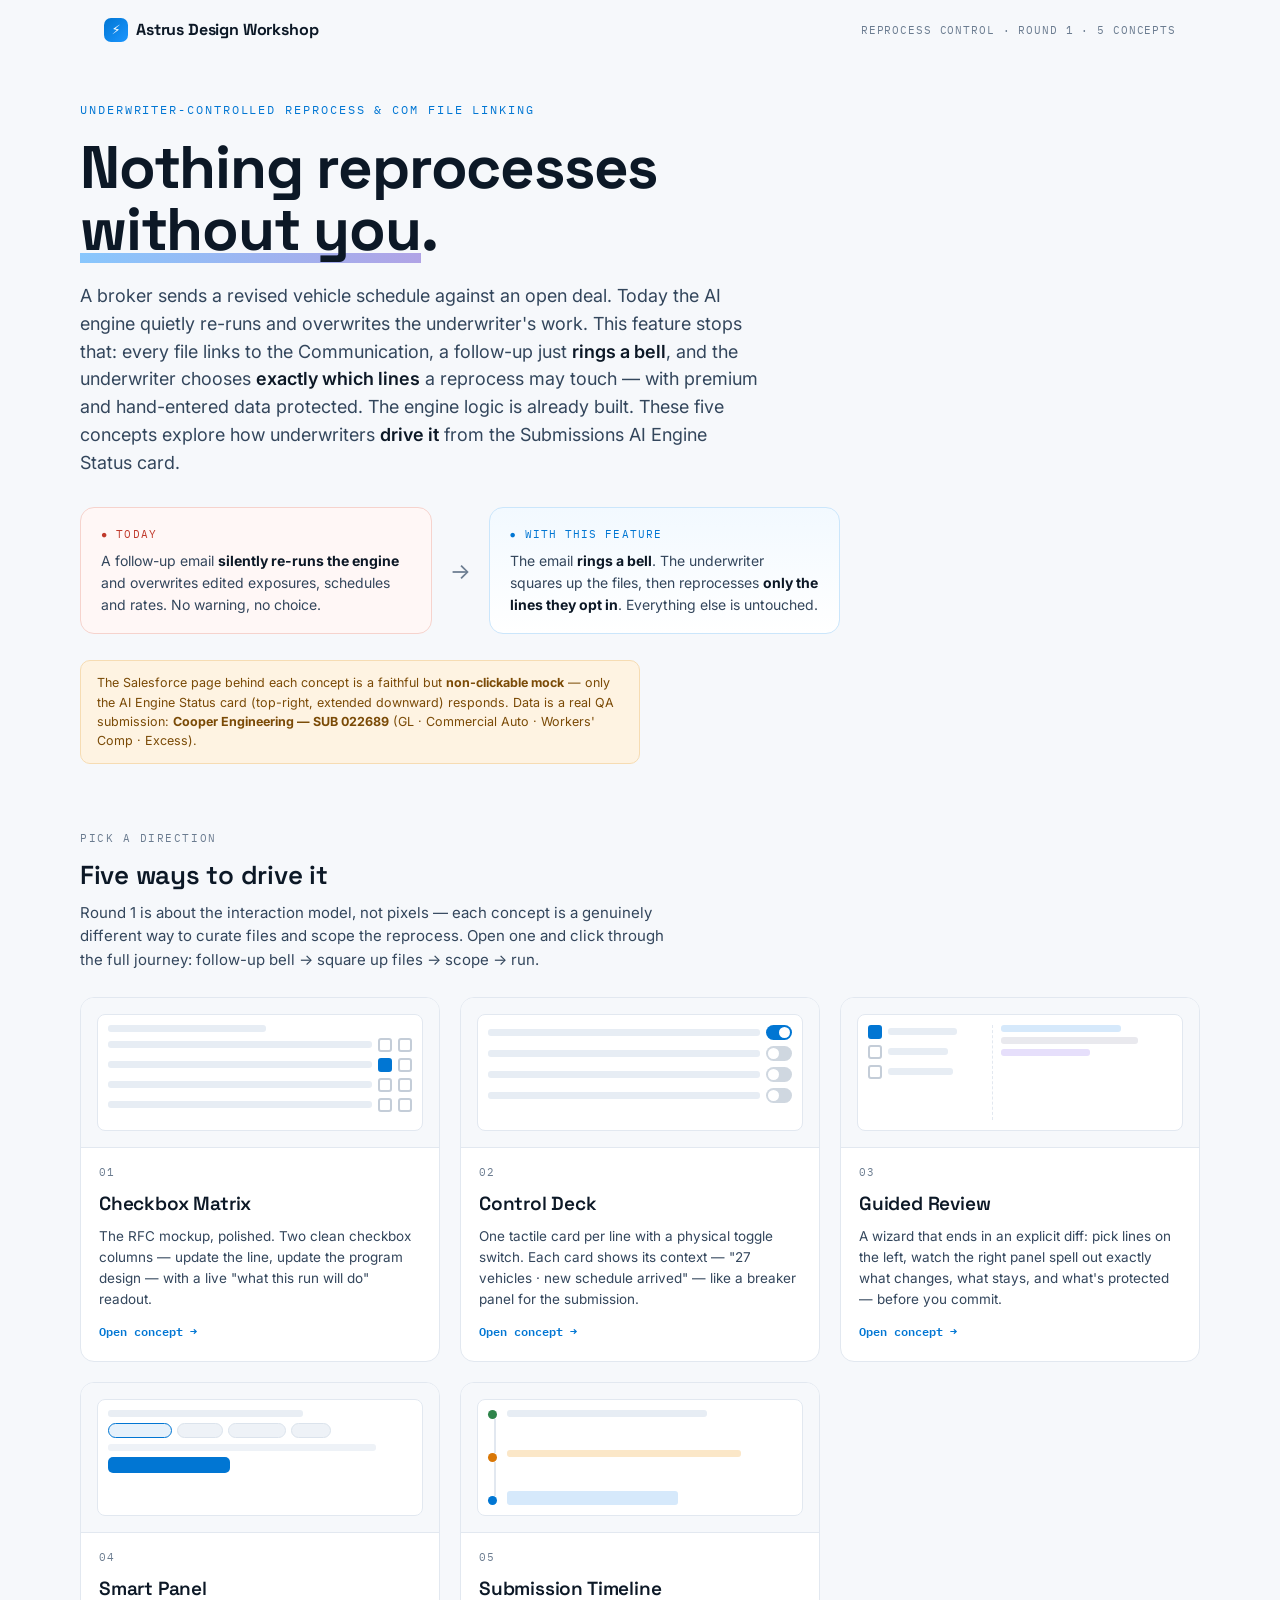
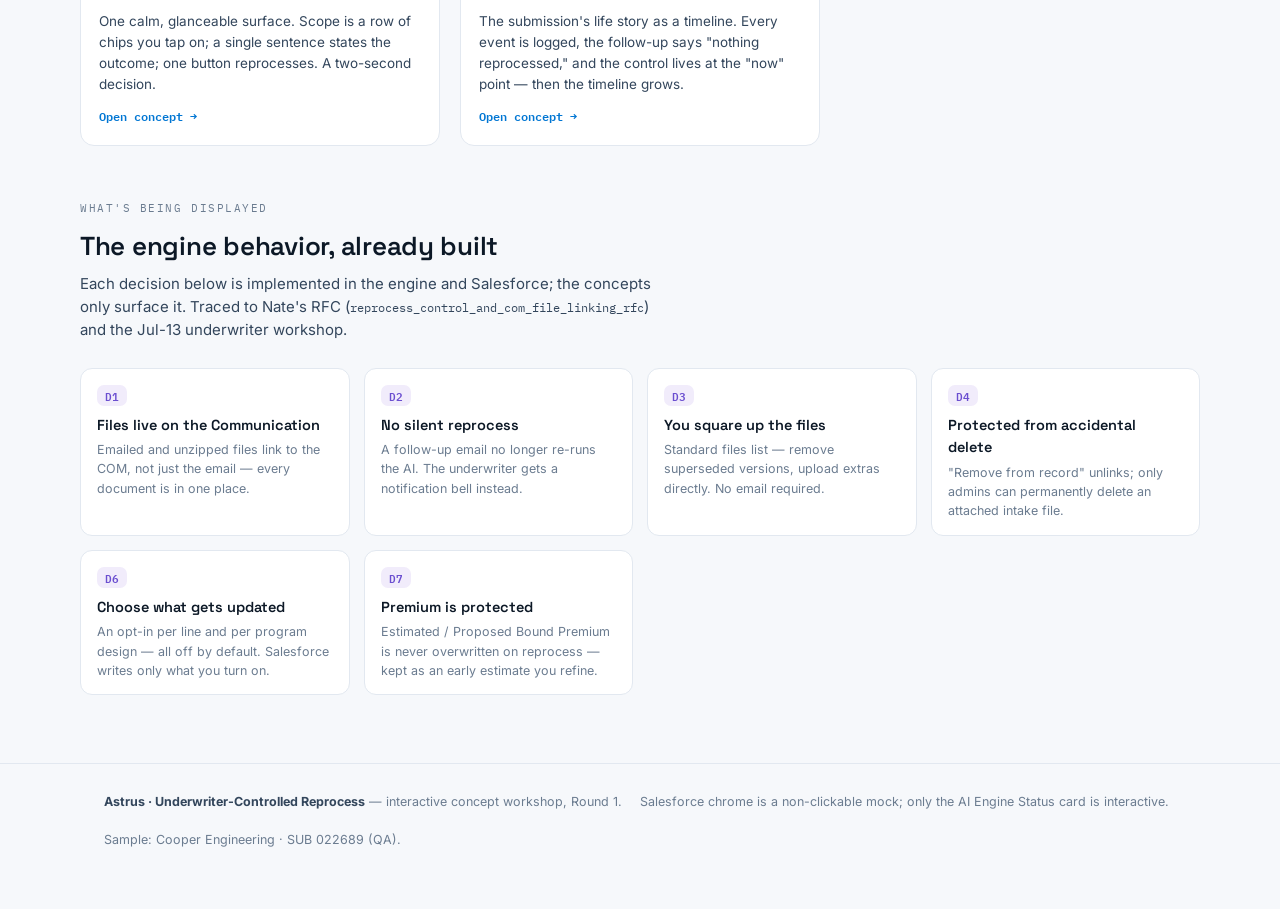
==== index.html @ d000f240 "Astrus underwriter-controlled reprocess — Round 1: 5 interactive concepts Faithful SLDS Communicatio" ====
<!doctype html>
<html lang="en">
  <head>
    <meta charset="utf-8" />
    <meta name="viewport" content="width=device-width, initial-scale=1" />
    <title>Astrus · Underwriter-Controlled Reprocess — Concept Workshop</title>
    <meta
      name="description"
      content="Five interactive concepts for the underwriter-controlled reprocess + COM file-linking experience, built onto the Submissions AI Engine Status card."
    />
    <link rel="preconnect" href="https://fonts.googleapis.com" />
    <link rel="preconnect" href="https://fonts.gstatic.com" crossorigin />
    <link
      href="https://fonts.googleapis.com/css2?family=Space+Grotesk:wght@400;500;600;700&family=Inter:wght@400;500;600&family=IBM+Plex+Mono:wght@500;600&display=swap"
      rel="stylesheet"
    />
    <style>
      :root {
        --ink: #0c1826;
        --ink-2: #33465c;
        --ink-3: #6b7c90;
        --paper: #f6f8fb;
        --paper-2: #ffffff;
        --line: #e2e8f0;
        --blue: #0176d3;
        --blue-2: #1b96ff;
        --blue-ink: #023a63;
        --amber: #d97706;
        --amber-bg: #fef3e2;
        --violet: #6b4fd0;
        --violet-bg: #f1ecfb;
        --green: #2e844a;
        --green-bg: #e4f6ea;
        --radius: 14px;
        --mono: "IBM Plex Mono", ui-monospace, monospace;
        --disp: "Space Grotesk", system-ui, sans-serif;
        --body: "Inter", system-ui, sans-serif;
      }
      * {
        box-sizing: border-box;
      }
      html {
        scroll-behavior: smooth;
      }
      body {
        margin: 0;
        font-family: var(--body);
        color: var(--ink);
        background: var(--paper);
        line-height: 1.55;
        -webkit-font-smoothing: antialiased;
      }
      a {
        color: inherit;
      }
      .wrap {
        max-width: 1120px;
        margin: 0 auto;
        padding: 0 24px;
      }

      /* top bar */
      .topbar {
        display: flex;
        align-items: center;
        gap: 12px;
        padding: 18px 24px;
        max-width: 1120px;
        margin: 0 auto;
        font-size: 13px;
      }
      .brand {
        font-family: var(--disp);
        font-weight: 700;
        letter-spacing: -0.01em;
        font-size: 16px;
        display: flex;
        align-items: center;
        gap: 8px;
      }
      .brand .bolt {
        width: 24px;
        height: 24px;
        border-radius: 7px;
        background: linear-gradient(135deg, var(--blue), var(--blue-2));
        color: #fff;
        display: grid;
        place-items: center;
        font-size: 13px;
      }
      .topbar .rt {
        margin-left: auto;
        font-family: var(--mono);
        font-size: 11px;
        color: var(--ink-3);
        text-transform: uppercase;
        letter-spacing: 0.08em;
      }

      /* hero */
      .hero {
        padding: 40px 0 20px;
      }
      .eyebrow {
        font-family: var(--mono);
        font-size: 12px;
        text-transform: uppercase;
        letter-spacing: 0.16em;
        color: var(--blue);
        margin-bottom: 18px;
      }
      h1 {
        font-family: var(--disp);
        font-weight: 700;
        font-size: clamp(34px, 5.4vw, 60px);
        line-height: 1.02;
        letter-spacing: -0.02em;
        margin: 0 0 22px;
        max-width: 16ch;
      }
      h1 .u {
        position: relative;
        white-space: nowrap;
      }
      h1 .u::after {
        content: "";
        position: absolute;
        left: 0;
        right: 0;
        bottom: 0.08em;
        height: 0.16em;
        background: linear-gradient(90deg, var(--blue-2), var(--violet));
        opacity: 0.5;
        z-index: -1;
      }
      .lede {
        font-size: 18px;
        color: var(--ink-2);
        max-width: 62ch;
        margin: 0 0 30px;
      }
      .lede strong {
        color: var(--ink);
        font-weight: 600;
      }

      /* the shift */
      .shift {
        display: grid;
        grid-template-columns: 1fr auto 1fr;
        gap: 18px;
        align-items: stretch;
        max-width: 760px;
        margin: 0 0 10px;
      }
      .shift-card {
        border: 1px solid var(--line);
        border-radius: var(--radius);
        background: var(--paper-2);
        padding: 18px 20px;
      }
      .shift-card.bad {
        background: #fff7f6;
        border-color: #f6d3cd;
      }
      .shift-card.good {
        background: linear-gradient(180deg, #f2f9ff, #fff);
        border-color: #cbe6fb;
      }
      .shift-card .tag {
        font-family: var(--mono);
        font-size: 10.5px;
        text-transform: uppercase;
        letter-spacing: 0.1em;
        margin-bottom: 8px;
      }
      .shift-card.bad .tag {
        color: #c0392b;
      }
      .shift-card.good .tag {
        color: var(--blue);
      }
      .shift-card p {
        margin: 0;
        font-size: 14px;
        color: var(--ink-2);
      }
      .shift-card b {
        color: var(--ink);
      }
      .shift-arrow {
        display: grid;
        place-items: center;
        font-size: 22px;
        color: var(--ink-3);
      }
      @media (max-width: 680px) {
        .shift {
          grid-template-columns: 1fr;
        }
        .shift-arrow {
          transform: rotate(90deg);
        }
      }

      /* section heads */
      .section {
        padding: 46px 0 8px;
      }
      .kicker {
        font-family: var(--mono);
        font-size: 11px;
        text-transform: uppercase;
        letter-spacing: 0.14em;
        color: var(--ink-3);
        margin-bottom: 8px;
      }
      h2 {
        font-family: var(--disp);
        font-weight: 600;
        font-size: 26px;
        letter-spacing: -0.01em;
        margin: 0 0 6px;
      }
      .section .sub {
        color: var(--ink-2);
        font-size: 15px;
        max-width: 66ch;
        margin: 0 0 26px;
      }

      /* decisions legend (D1..D7) */
      .decisions {
        display: grid;
        grid-template-columns: repeat(auto-fill, minmax(240px, 1fr));
        gap: 14px;
      }
      .dc {
        border: 1px solid var(--line);
        border-radius: 12px;
        background: var(--paper-2);
        padding: 14px 16px;
      }
      .dc .dcid {
        font-family: var(--mono);
        font-size: 11px;
        font-weight: 600;
        color: var(--violet);
        background: var(--violet-bg);
        padding: 2px 8px;
        border-radius: 7px;
        display: inline-block;
        margin-bottom: 8px;
      }
      .dc h3 {
        margin: 0 0 4px;
        font-size: 14.5px;
        font-family: var(--disp);
        font-weight: 600;
      }
      .dc p {
        margin: 0;
        font-size: 12.5px;
        color: var(--ink-3);
      }

      /* concept grid */
      .concepts {
        display: grid;
        grid-template-columns: repeat(auto-fill, minmax(320px, 1fr));
        gap: 20px;
      }
      .cc-card {
        border: 1px solid var(--line);
        border-radius: var(--radius);
        background: var(--paper-2);
        overflow: hidden;
        display: flex;
        flex-direction: column;
        text-decoration: none;
        color: inherit;
        transition: transform 0.16s ease, box-shadow 0.16s ease,
          border-color 0.16s ease;
      }
      .cc-card:hover {
        transform: translateY(-3px);
        box-shadow: 0 14px 30px -18px rgba(9, 30, 66, 0.4);
        border-color: var(--blue-2);
      }
      .cc-card:focus-visible {
        outline: 3px solid var(--blue-2);
        outline-offset: 2px;
      }
      .thumb {
        height: 150px;
        border-bottom: 1px solid var(--line);
        background: var(--paper);
        position: relative;
        overflow: hidden;
        padding: 16px;
      }
      .cc-meta {
        padding: 16px 18px 20px;
        display: flex;
        flex-direction: column;
        gap: 8px;
        flex: 1;
      }
      .cc-num {
        font-family: var(--mono);
        font-size: 11px;
        color: var(--ink-3);
        letter-spacing: 0.06em;
      }
      .cc-name {
        font-family: var(--disp);
        font-weight: 600;
        font-size: 19px;
        letter-spacing: -0.01em;
        display: flex;
        align-items: center;
        gap: 8px;
      }
      .cc-desc {
        font-size: 13.5px;
        color: var(--ink-2);
        margin: 0;
        flex: 1;
      }
      .cc-open {
        font-family: var(--mono);
        font-size: 12px;
        color: var(--blue);
        font-weight: 600;
        display: inline-flex;
        align-items: center;
        gap: 6px;
        margin-top: 4px;
      }
      .cc-card:hover .cc-open {
        gap: 10px;
      }

      /* mini schematic previews */
      .m {
        width: 100%;
        height: 100%;
        border-radius: 8px;
        background: #fff;
        border: 1px solid var(--line);
        padding: 10px;
        display: flex;
        flex-direction: column;
        gap: 6px;
      }
      .m-row {
        display: flex;
        align-items: center;
        gap: 6px;
      }
      .m-bar {
        height: 7px;
        border-radius: 3px;
        background: #e7edf4;
      }
      .m-box {
        width: 14px;
        height: 14px;
        border-radius: 3px;
        border: 2px solid #c4cdd8;
        flex: none;
      }
      .m-box.on {
        background: var(--blue);
        border-color: var(--blue);
      }
      .m-sw {
        width: 26px;
        height: 15px;
        border-radius: 8px;
        background: #cfd7e0;
        flex: none;
        position: relative;
      }
      .m-sw.on {
        background: var(--blue);
      }
      .m-sw::after {
        content: "";
        position: absolute;
        width: 11px;
        height: 11px;
        border-radius: 50%;
        background: #fff;
        top: 2px;
        left: 2px;
      }
      .m-sw.on::after {
        left: 13px;
      }
      .m-chip {
        height: 15px;
        border-radius: 8px;
        background: #eef2f7;
        border: 1px solid #dbe3ec;
      }
      .m-chip.on {
        background: #e6f1fb;
        border-color: var(--blue);
      }
      .m-dot {
        width: 9px;
        height: 9px;
        border-radius: 50%;
        flex: none;
      }
      .m-rail {
        width: 2px;
        background: var(--line);
        margin-left: 4px;
      }

      /* footer */
      footer {
        margin-top: 60px;
        border-top: 1px solid var(--line);
        padding: 28px 0 60px;
        color: var(--ink-3);
        font-size: 12.5px;
      }
      footer .wrap {
        display: flex;
        gap: 18px;
        flex-wrap: wrap;
        align-items: baseline;
      }
      footer b {
        color: var(--ink-2);
      }
      .note-inline {
        background: var(--amber-bg);
        border: 1px solid #f6dcb3;
        color: #7a4a06;
        font-size: 12.5px;
        border-radius: 10px;
        padding: 12px 16px;
        margin: 26px 0 0;
        max-width: 70ch;
      }
      @media (prefers-reduced-motion: reduce) {
        * {
          transition: none !important;
        }
      }
    </style>
  </head>
  <body>
    <div class="topbar">
      <span class="brand"><span class="bolt">⚡</span> Astrus Design Workshop</span>
      <span class="rt">Reprocess Control · Round 1 · 5 concepts</span>
    </div>

    <header class="hero wrap">
      <div class="eyebrow">Underwriter-Controlled Reprocess &amp; COM File Linking</div>
      <h1>Nothing reprocesses <span class="u">without you</span>.</h1>
      <p class="lede">
        A broker sends a revised vehicle schedule against an open deal. Today the
        AI engine quietly re-runs and overwrites the underwriter's work. This
        feature stops that: every file links to the Communication, a follow-up
        just <strong>rings a bell</strong>, and the underwriter chooses
        <strong>exactly which lines</strong> a reprocess may touch — with
        premium and hand-entered data protected. The engine logic is already
        built. These five concepts explore how underwriters
        <strong>drive it</strong> from the Submissions AI Engine Status card.
      </p>

      <div class="shift">
        <div class="shift-card bad">
          <div class="tag">● Today</div>
          <p>A follow-up email <b>silently re-runs the engine</b> and overwrites edited exposures, schedules and rates. No warning, no choice.</p>
        </div>
        <div class="shift-arrow">→</div>
        <div class="shift-card good">
          <div class="tag">● With this feature</div>
          <p>The email <b>rings a bell</b>. The underwriter squares up the files, then reprocesses <b>only the lines they opt in</b>. Everything else is untouched.</p>
        </div>
      </div>
      <div class="note-inline">
        The Salesforce page behind each concept is a faithful but
        <b>non-clickable mock</b> — only the AI Engine Status card (top-right,
        extended downward) responds. Data is a real QA submission: <b>Cooper
        Engineering — SUB 022689</b> (GL · Commercial Auto · Workers' Comp ·
        Excess).
      </div>
    </header>

    <section class="section wrap" id="concepts">
      <div class="kicker">Pick a direction</div>
      <h2>Five ways to drive it</h2>
      <p class="sub">
        Round 1 is about the interaction model, not pixels — each concept is a
        genuinely different way to curate files and scope the reprocess. Open
        one and click through the full journey: follow-up bell → square up files
        → scope → run.
      </p>

      <div class="concepts">
        <!-- 01 -->
        <a class="cc-card" href="concepts/01-checkbox-matrix/index.html">
          <div class="thumb">
            <div class="m">
              <div class="m-row"><div class="m-bar" style="width:52%"></div></div>
              <div class="m-row"><div class="m-bar" style="width:38%;flex:1"></div><div class="m-box"></div><div class="m-box"></div></div>
              <div class="m-row"><div class="m-bar" style="width:44%;flex:1"></div><div class="m-box on"></div><div class="m-box"></div></div>
              <div class="m-row"><div class="m-bar" style="width:40%;flex:1"></div><div class="m-box"></div><div class="m-box"></div></div>
              <div class="m-row"><div class="m-bar" style="width:36%;flex:1"></div><div class="m-box"></div><div class="m-box"></div></div>
            </div>
          </div>
          <div class="cc-meta">
            <span class="cc-num">01</span>
            <span class="cc-name">Checkbox Matrix</span>
            <p class="cc-desc">The RFC mockup, polished. Two clean checkbox columns — update the line, update the program design — with a live "what this run will do" readout.</p>
            <span class="cc-open">Open concept →</span>
          </div>
        </a>

        <!-- 02 -->
        <a class="cc-card" href="concepts/02-control-deck/index.html">
          <div class="thumb">
            <div class="m">
              <div class="m-row"><div class="m-bar" style="width:46%;flex:1"></div><div class="m-sw on"></div></div>
              <div class="m-row"><div class="m-bar" style="width:40%;flex:1"></div><div class="m-sw"></div></div>
              <div class="m-row"><div class="m-bar" style="width:52%;flex:1"></div><div class="m-sw"></div></div>
              <div class="m-row"><div class="m-bar" style="width:34%;flex:1"></div><div class="m-sw"></div></div>
            </div>
          </div>
          <div class="cc-meta">
            <span class="cc-num">02</span>
            <span class="cc-name">Control Deck</span>
            <p class="cc-desc">One tactile card per line with a physical toggle switch. Each card shows its context — "27 vehicles · new schedule arrived" — like a breaker panel for the submission.</p>
            <span class="cc-open">Open concept →</span>
          </div>
        </a>

        <!-- 03 -->
        <a class="cc-card" href="concepts/03-guided-review/index.html">
          <div class="thumb">
            <div class="m" style="flex-direction:row;gap:8px">
              <div style="flex:0 0 38%;display:flex;flex-direction:column;gap:6px">
                <div class="m-row"><div class="m-box on"></div><div class="m-bar" style="width:60%"></div></div>
                <div class="m-row"><div class="m-box"></div><div class="m-bar" style="width:52%"></div></div>
                <div class="m-row"><div class="m-box"></div><div class="m-bar" style="width:56%"></div></div>
              </div>
              <div style="flex:1;border-left:1px dashed var(--line);padding-left:8px;display:flex;flex-direction:column;gap:5px">
                <div class="m-bar" style="width:70%;background:#d6e9fb"></div>
                <div class="m-bar" style="width:80%;background:#e9e9ee"></div>
                <div class="m-bar" style="width:52%;background:#e6dffb"></div>
              </div>
            </div>
          </div>
          <div class="cc-meta">
            <span class="cc-num">03</span>
            <span class="cc-name">Guided Review</span>
            <p class="cc-desc">A wizard that ends in an explicit diff: pick lines on the left, watch the right panel spell out exactly what changes, what stays, and what's protected — before you commit.</p>
            <span class="cc-open">Open concept →</span>
          </div>
        </a>

        <!-- 04 -->
        <a class="cc-card" href="concepts/04-smart-panel/index.html">
          <div class="thumb">
            <div class="m">
              <div class="m-row"><div class="m-bar" style="width:64%;background:#e9eef4"></div></div>
              <div class="m-row" style="flex-wrap:wrap;gap:5px">
                <div class="m-chip on" style="width:64px"></div>
                <div class="m-chip" style="width:46px"></div>
                <div class="m-chip" style="width:58px"></div>
                <div class="m-chip" style="width:40px"></div>
              </div>
              <div class="m-row"><div class="m-bar" style="width:88%;background:#eef2f7"></div></div>
              <div class="m-row"><div class="m-bar" style="width:40%;height:16px;background:var(--blue);border-radius:5px"></div></div>
            </div>
          </div>
          <div class="cc-meta">
            <span class="cc-num">04</span>
            <span class="cc-name">Smart Panel</span>
            <p class="cc-desc">One calm, glanceable surface. Scope is a row of chips you tap on; a single sentence states the outcome; one button reprocesses. A two-second decision.</p>
            <span class="cc-open">Open concept →</span>
          </div>
        </a>

        <!-- 05 -->
        <a class="cc-card" href="concepts/05-submission-timeline/index.html">
          <div class="thumb">
            <div class="m" style="flex-direction:row;gap:0">
              <div style="display:flex;flex-direction:column;align-items:center;padding-right:10px">
                <div class="m-dot" style="background:var(--green)"></div>
                <div class="m-rail" style="flex:1"></div>
                <div class="m-dot" style="background:var(--amber)"></div>
                <div class="m-rail" style="flex:1"></div>
                <div class="m-dot" style="background:var(--blue)"></div>
              </div>
              <div style="flex:1;display:flex;flex-direction:column;justify-content:space-between;gap:8px">
                <div class="m-bar" style="width:70%"></div>
                <div class="m-bar" style="width:82%;background:#fbe7c8"></div>
                <div class="m-bar" style="width:60%;background:#d6e9fb;height:14px"></div>
              </div>
            </div>
          </div>
          <div class="cc-meta">
            <span class="cc-num">05</span>
            <span class="cc-name">Submission Timeline</span>
            <p class="cc-desc">The submission's life story as a timeline. Every event is logged, the follow-up says "nothing reprocessed," and the control lives at the "now" point — then the timeline grows.</p>
            <span class="cc-open">Open concept →</span>
          </div>
        </a>
      </div>
    </section>

    <section class="section wrap" id="behavior">
      <div class="kicker">What's being displayed</div>
      <h2>The engine behavior, already built</h2>
      <p class="sub">
        Each decision below is implemented in the engine and Salesforce; the
        concepts only surface it. Traced to Nate's RFC
        (<span style="font-family:var(--mono);font-size:12px">reprocess_control_and_com_file_linking_rfc</span>)
        and the Jul-13 underwriter workshop.
      </p>
      <div class="decisions">
        <div class="dc"><span class="dcid">D1</span><h3>Files live on the Communication</h3><p>Emailed and unzipped files link to the COM, not just the email — every document is in one place.</p></div>
        <div class="dc"><span class="dcid">D2</span><h3>No silent reprocess</h3><p>A follow-up email no longer re-runs the AI. The underwriter gets a notification bell instead.</p></div>
        <div class="dc"><span class="dcid">D3</span><h3>You square up the files</h3><p>Standard files list — remove superseded versions, upload extras directly. No email required.</p></div>
        <div class="dc"><span class="dcid">D4</span><h3>Protected from accidental delete</h3><p>"Remove from record" unlinks; only admins can permanently delete an attached intake file.</p></div>
        <div class="dc"><span class="dcid">D6</span><h3>Choose what gets updated</h3><p>An opt-in per line and per program design — all off by default. Salesforce writes only what you turn on.</p></div>
        <div class="dc"><span class="dcid">D7</span><h3>Premium is protected</h3><p>Estimated / Proposed Bound Premium is never overwritten on reprocess — kept as an early estimate you refine.</p></div>
      </div>
    </section>

    <footer>
      <div class="wrap">
        <span><b>Astrus · Underwriter-Controlled Reprocess</b> — interactive concept workshop, Round 1.</span>
        <span>Salesforce chrome is a non-clickable mock; only the AI Engine Status card is interactive.</span>
        <span>Sample: Cooper Engineering · SUB 022689 (QA).</span>
      </div>
    </footer>
  </body>
</html>
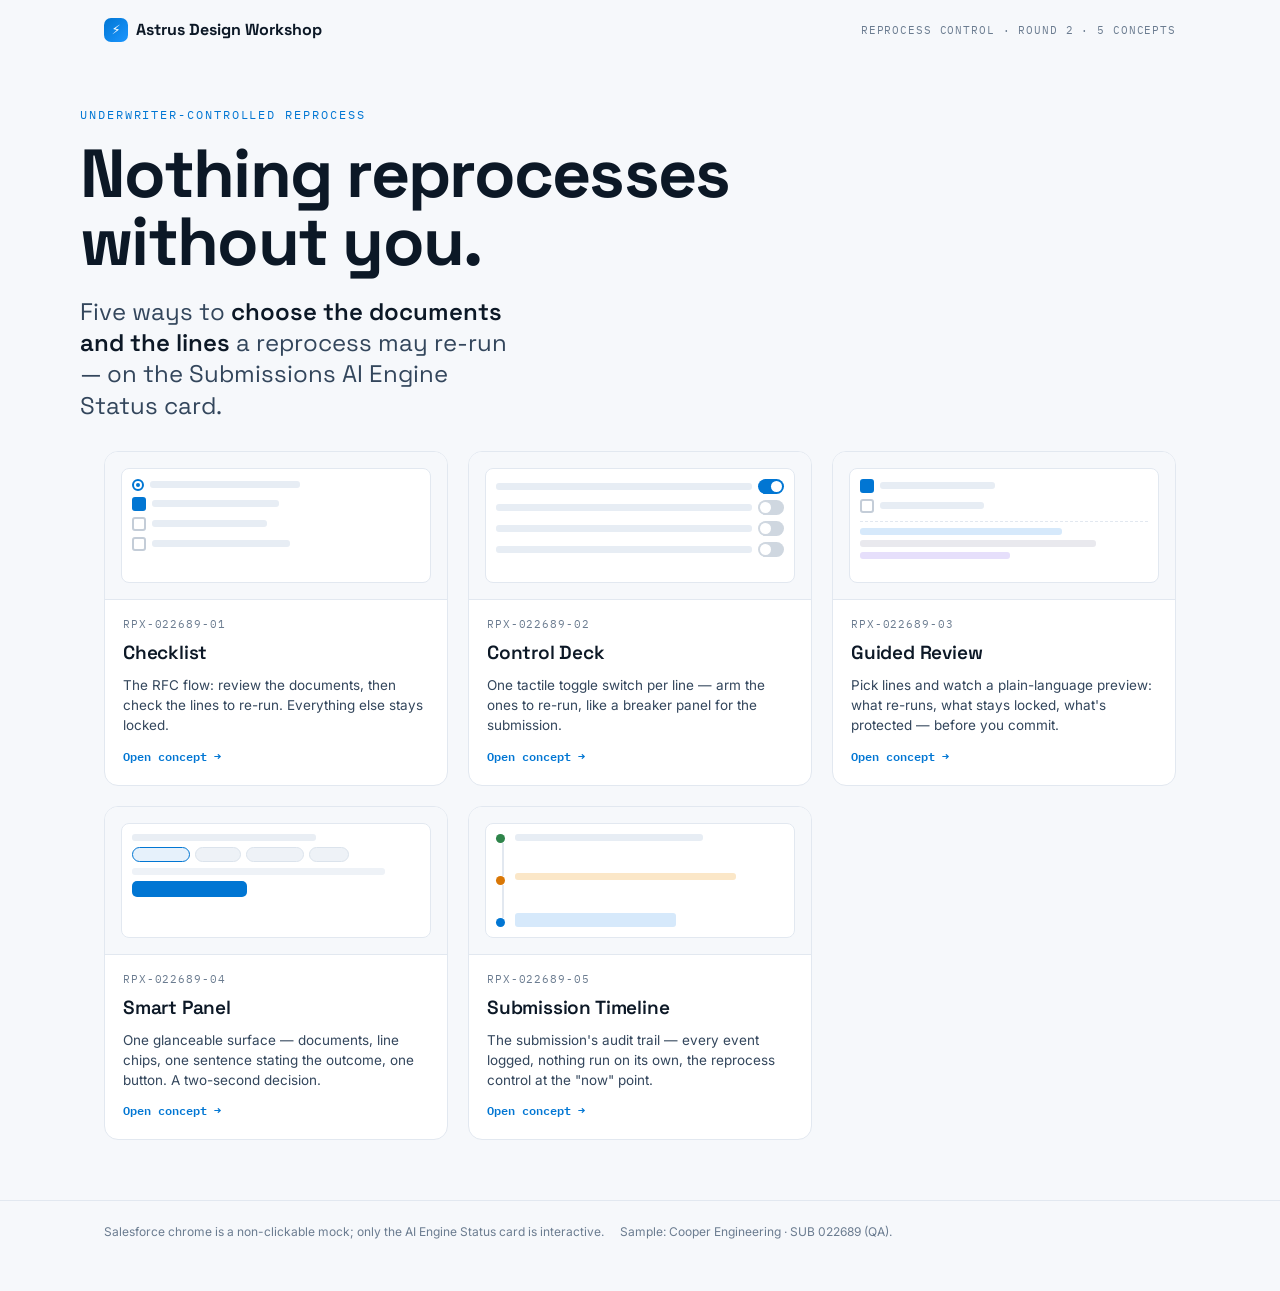
==== commit f5e99c11: "Round 2: realistic SF layout + no-extraction model - Narrow, faithful AI Engine Status card in the r" ====
--- a/index.html
+++ b/index.html
@@ -3,17 +3,11 @@
   <head>
     <meta charset="utf-8" />
     <meta name="viewport" content="width=device-width, initial-scale=1" />
-    <title>Astrus · Underwriter-Controlled Reprocess — Concept Workshop</title>
-    <meta
-      name="description"
-      content="Five interactive concepts for the underwriter-controlled reprocess + COM file-linking experience, built onto the Submissions AI Engine Status card."
-    />
+    <title>Astrus · Underwriter-Controlled Reprocess — Concepts</title>
+    <meta name="description" content="Five interactive concepts for the underwriter-controlled reprocess experience on the Submissions AI Engine Status card." />
     <link rel="preconnect" href="https://fonts.googleapis.com" />
     <link rel="preconnect" href="https://fonts.gstatic.com" crossorigin />
-    <link
-      href="https://fonts.googleapis.com/css2?family=Space+Grotesk:wght@400;500;600;700&family=Inter:wght@400;500;600&family=IBM+Plex+Mono:wght@500;600&display=swap"
-      rel="stylesheet"
-    />
+    <link href="https://fonts.googleapis.com/css2?family=Space+Grotesk:wght@400;500;600;700&family=Inter:wght@400;500;600&family=IBM+Plex+Mono:wght@500;600&display=swap" rel="stylesheet" />
     <style>
       :root {
         --ink: #0c1826;
@@ -24,621 +18,184 @@
         --line: #e2e8f0;
         --blue: #0176d3;
         --blue-2: #1b96ff;
-        --blue-ink: #023a63;
-        --amber: #d97706;
-        --amber-bg: #fef3e2;
-        --violet: #6b4fd0;
-        --violet-bg: #f1ecfb;
-        --green: #2e844a;
-        --green-bg: #e4f6ea;
         --radius: 14px;
         --mono: "IBM Plex Mono", ui-monospace, monospace;
         --disp: "Space Grotesk", system-ui, sans-serif;
         --body: "Inter", system-ui, sans-serif;
       }
-      * {
-        box-sizing: border-box;
-      }
-      html {
-        scroll-behavior: smooth;
-      }
-      body {
-        margin: 0;
-        font-family: var(--body);
-        color: var(--ink);
-        background: var(--paper);
-        line-height: 1.55;
-        -webkit-font-smoothing: antialiased;
-      }
-      a {
-        color: inherit;
-      }
-      .wrap {
-        max-width: 1120px;
-        margin: 0 auto;
-        padding: 0 24px;
-      }
-
-      /* top bar */
-      .topbar {
-        display: flex;
-        align-items: center;
-        gap: 12px;
-        padding: 18px 24px;
-        max-width: 1120px;
-        margin: 0 auto;
-        font-size: 13px;
-      }
-      .brand {
-        font-family: var(--disp);
-        font-weight: 700;
-        letter-spacing: -0.01em;
-        font-size: 16px;
-        display: flex;
-        align-items: center;
-        gap: 8px;
-      }
-      .brand .bolt {
-        width: 24px;
-        height: 24px;
-        border-radius: 7px;
-        background: linear-gradient(135deg, var(--blue), var(--blue-2));
-        color: #fff;
-        display: grid;
-        place-items: center;
-        font-size: 13px;
-      }
-      .topbar .rt {
-        margin-left: auto;
-        font-family: var(--mono);
-        font-size: 11px;
-        color: var(--ink-3);
-        text-transform: uppercase;
-        letter-spacing: 0.08em;
-      }
-
-      /* hero */
-      .hero {
-        padding: 40px 0 20px;
-      }
-      .eyebrow {
-        font-family: var(--mono);
-        font-size: 12px;
-        text-transform: uppercase;
-        letter-spacing: 0.16em;
-        color: var(--blue);
-        margin-bottom: 18px;
-      }
-      h1 {
-        font-family: var(--disp);
-        font-weight: 700;
-        font-size: clamp(34px, 5.4vw, 60px);
-        line-height: 1.02;
-        letter-spacing: -0.02em;
-        margin: 0 0 22px;
-        max-width: 16ch;
-      }
-      h1 .u {
-        position: relative;
-        white-space: nowrap;
-      }
-      h1 .u::after {
-        content: "";
-        position: absolute;
-        left: 0;
-        right: 0;
-        bottom: 0.08em;
-        height: 0.16em;
-        background: linear-gradient(90deg, var(--blue-2), var(--violet));
-        opacity: 0.5;
-        z-index: -1;
-      }
-      .lede {
-        font-size: 18px;
-        color: var(--ink-2);
-        max-width: 62ch;
-        margin: 0 0 30px;
-      }
-      .lede strong {
-        color: var(--ink);
-        font-weight: 600;
-      }
-
-      /* the shift */
-      .shift {
-        display: grid;
-        grid-template-columns: 1fr auto 1fr;
-        gap: 18px;
-        align-items: stretch;
-        max-width: 760px;
-        margin: 0 0 10px;
-      }
-      .shift-card {
-        border: 1px solid var(--line);
-        border-radius: var(--radius);
-        background: var(--paper-2);
-        padding: 18px 20px;
-      }
-      .shift-card.bad {
-        background: #fff7f6;
-        border-color: #f6d3cd;
-      }
-      .shift-card.good {
-        background: linear-gradient(180deg, #f2f9ff, #fff);
-        border-color: #cbe6fb;
-      }
-      .shift-card .tag {
-        font-family: var(--mono);
-        font-size: 10.5px;
-        text-transform: uppercase;
-        letter-spacing: 0.1em;
-        margin-bottom: 8px;
-      }
-      .shift-card.bad .tag {
-        color: #c0392b;
-      }
-      .shift-card.good .tag {
-        color: var(--blue);
-      }
-      .shift-card p {
-        margin: 0;
-        font-size: 14px;
-        color: var(--ink-2);
-      }
-      .shift-card b {
-        color: var(--ink);
-      }
-      .shift-arrow {
-        display: grid;
-        place-items: center;
-        font-size: 22px;
-        color: var(--ink-3);
-      }
-      @media (max-width: 680px) {
-        .shift {
-          grid-template-columns: 1fr;
-        }
-        .shift-arrow {
-          transform: rotate(90deg);
-        }
-      }
-
-      /* section heads */
-      .section {
-        padding: 46px 0 8px;
-      }
-      .kicker {
-        font-family: var(--mono);
-        font-size: 11px;
-        text-transform: uppercase;
-        letter-spacing: 0.14em;
-        color: var(--ink-3);
-        margin-bottom: 8px;
-      }
-      h2 {
-        font-family: var(--disp);
-        font-weight: 600;
-        font-size: 26px;
-        letter-spacing: -0.01em;
-        margin: 0 0 6px;
-      }
-      .section .sub {
-        color: var(--ink-2);
-        font-size: 15px;
-        max-width: 66ch;
-        margin: 0 0 26px;
-      }
-
-      /* decisions legend (D1..D7) */
-      .decisions {
-        display: grid;
-        grid-template-columns: repeat(auto-fill, minmax(240px, 1fr));
-        gap: 14px;
-      }
-      .dc {
-        border: 1px solid var(--line);
-        border-radius: 12px;
-        background: var(--paper-2);
-        padding: 14px 16px;
-      }
-      .dc .dcid {
-        font-family: var(--mono);
-        font-size: 11px;
-        font-weight: 600;
-        color: var(--violet);
-        background: var(--violet-bg);
-        padding: 2px 8px;
-        border-radius: 7px;
-        display: inline-block;
-        margin-bottom: 8px;
-      }
-      .dc h3 {
-        margin: 0 0 4px;
-        font-size: 14.5px;
-        font-family: var(--disp);
-        font-weight: 600;
-      }
-      .dc p {
-        margin: 0;
-        font-size: 12.5px;
-        color: var(--ink-3);
-      }
-
-      /* concept grid */
-      .concepts {
-        display: grid;
-        grid-template-columns: repeat(auto-fill, minmax(320px, 1fr));
-        gap: 20px;
-      }
-      .cc-card {
-        border: 1px solid var(--line);
-        border-radius: var(--radius);
-        background: var(--paper-2);
-        overflow: hidden;
-        display: flex;
-        flex-direction: column;
-        text-decoration: none;
-        color: inherit;
-        transition: transform 0.16s ease, box-shadow 0.16s ease,
-          border-color 0.16s ease;
-      }
-      .cc-card:hover {
-        transform: translateY(-3px);
-        box-shadow: 0 14px 30px -18px rgba(9, 30, 66, 0.4);
-        border-color: var(--blue-2);
-      }
-      .cc-card:focus-visible {
-        outline: 3px solid var(--blue-2);
-        outline-offset: 2px;
-      }
-      .thumb {
-        height: 150px;
-        border-bottom: 1px solid var(--line);
-        background: var(--paper);
-        position: relative;
-        overflow: hidden;
-        padding: 16px;
-      }
-      .cc-meta {
-        padding: 16px 18px 20px;
-        display: flex;
-        flex-direction: column;
-        gap: 8px;
-        flex: 1;
-      }
-      .cc-num {
-        font-family: var(--mono);
-        font-size: 11px;
-        color: var(--ink-3);
-        letter-spacing: 0.06em;
-      }
-      .cc-name {
-        font-family: var(--disp);
-        font-weight: 600;
-        font-size: 19px;
-        letter-spacing: -0.01em;
-        display: flex;
-        align-items: center;
-        gap: 8px;
-      }
-      .cc-desc {
-        font-size: 13.5px;
-        color: var(--ink-2);
-        margin: 0;
-        flex: 1;
-      }
-      .cc-open {
-        font-family: var(--mono);
-        font-size: 12px;
-        color: var(--blue);
-        font-weight: 600;
-        display: inline-flex;
-        align-items: center;
-        gap: 6px;
-        margin-top: 4px;
-      }
-      .cc-card:hover .cc-open {
-        gap: 10px;
-      }
-
-      /* mini schematic previews */
-      .m {
-        width: 100%;
-        height: 100%;
-        border-radius: 8px;
-        background: #fff;
-        border: 1px solid var(--line);
-        padding: 10px;
-        display: flex;
-        flex-direction: column;
-        gap: 6px;
-      }
-      .m-row {
-        display: flex;
-        align-items: center;
-        gap: 6px;
-      }
-      .m-bar {
-        height: 7px;
-        border-radius: 3px;
-        background: #e7edf4;
-      }
-      .m-box {
-        width: 14px;
-        height: 14px;
-        border-radius: 3px;
-        border: 2px solid #c4cdd8;
-        flex: none;
-      }
-      .m-box.on {
-        background: var(--blue);
-        border-color: var(--blue);
-      }
-      .m-sw {
-        width: 26px;
-        height: 15px;
-        border-radius: 8px;
-        background: #cfd7e0;
-        flex: none;
-        position: relative;
-      }
-      .m-sw.on {
-        background: var(--blue);
-      }
-      .m-sw::after {
-        content: "";
-        position: absolute;
-        width: 11px;
-        height: 11px;
-        border-radius: 50%;
-        background: #fff;
-        top: 2px;
-        left: 2px;
-      }
-      .m-sw.on::after {
-        left: 13px;
-      }
-      .m-chip {
-        height: 15px;
-        border-radius: 8px;
-        background: #eef2f7;
-        border: 1px solid #dbe3ec;
-      }
-      .m-chip.on {
-        background: #e6f1fb;
-        border-color: var(--blue);
-      }
-      .m-dot {
-        width: 9px;
-        height: 9px;
-        border-radius: 50%;
-        flex: none;
-      }
-      .m-rail {
-        width: 2px;
-        background: var(--line);
-        margin-left: 4px;
-      }
-
-      /* footer */
-      footer {
-        margin-top: 60px;
-        border-top: 1px solid var(--line);
-        padding: 28px 0 60px;
-        color: var(--ink-3);
-        font-size: 12.5px;
-      }
-      footer .wrap {
-        display: flex;
-        gap: 18px;
-        flex-wrap: wrap;
-        align-items: baseline;
-      }
-      footer b {
-        color: var(--ink-2);
-      }
-      .note-inline {
-        background: var(--amber-bg);
-        border: 1px solid #f6dcb3;
-        color: #7a4a06;
-        font-size: 12.5px;
-        border-radius: 10px;
-        padding: 12px 16px;
-        margin: 26px 0 0;
-        max-width: 70ch;
-      }
-      @media (prefers-reduced-motion: reduce) {
-        * {
-          transition: none !important;
-        }
-      }
+      * { box-sizing: border-box; }
+      body { margin: 0; font-family: var(--body); color: var(--ink); background: var(--paper); line-height: 1.5; -webkit-font-smoothing: antialiased; }
+      a { color: inherit; }
+      .wrap { max-width: 1120px; margin: 0 auto; padding: 0 24px; }
+
+      .topbar { display: flex; align-items: center; gap: 12px; padding: 18px 24px; max-width: 1120px; margin: 0 auto; }
+      .brand { font-family: var(--disp); font-weight: 700; font-size: 16px; display: flex; align-items: center; gap: 8px; }
+      .brand .bolt { width: 24px; height: 24px; border-radius: 7px; background: linear-gradient(135deg, var(--blue), var(--blue-2)); color: #fff; display: grid; place-items: center; font-size: 13px; }
+      .topbar .rt { margin-left: auto; font-family: var(--mono); font-size: 11px; color: var(--ink-3); text-transform: uppercase; letter-spacing: 0.08em; }
+
+      /* hero — big title + one subtitle, nothing else */
+      .hero { padding: 46px 0 30px; }
+      .eyebrow { font-family: var(--mono); font-size: 12px; text-transform: uppercase; letter-spacing: 0.16em; color: var(--blue); margin-bottom: 16px; }
+      h1 { font-family: var(--disp); font-weight: 700; font-size: clamp(36px, 6vw, 68px); line-height: 1.0; letter-spacing: -0.025em; margin: 0 0 20px; max-width: 15ch; }
+      .subtitle { font-family: var(--disp); font-weight: 400; font-size: clamp(18px, 2.4vw, 24px); color: var(--ink-2); max-width: 30ch; line-height: 1.3; margin: 0; }
+      .subtitle b { color: var(--ink); font-weight: 600; }
+
+      .concepts { display: grid; grid-template-columns: repeat(auto-fill, minmax(320px, 1fr)); gap: 20px; padding-bottom: 60px; }
+      .cc-card { border: 1px solid var(--line); border-radius: var(--radius); background: var(--paper-2); overflow: hidden; display: flex; flex-direction: column; text-decoration: none; color: inherit; transition: transform 0.16s ease, box-shadow 0.16s ease, border-color 0.16s ease; }
+      .cc-card:hover { transform: translateY(-3px); box-shadow: 0 14px 30px -18px rgba(9, 30, 66, 0.4); border-color: var(--blue-2); }
+      .cc-card:focus-visible { outline: 3px solid var(--blue-2); outline-offset: 2px; }
+      .thumb { height: 148px; border-bottom: 1px solid var(--line); background: var(--paper); position: relative; overflow: hidden; padding: 16px; }
+      .cc-meta { padding: 16px 18px 20px; display: flex; flex-direction: column; gap: 7px; flex: 1; }
+      .cc-serial { font-family: var(--mono); font-size: 11px; color: var(--ink-3); letter-spacing: 0.08em; }
+      .cc-name { font-family: var(--disp); font-weight: 600; font-size: 19px; letter-spacing: -0.01em; }
+      .cc-desc { font-size: 13.5px; color: var(--ink-2); margin: 0; flex: 1; }
+      .cc-open { font-family: var(--mono); font-size: 12px; color: var(--blue); font-weight: 600; display: inline-flex; align-items: center; gap: 6px; margin-top: 4px; }
+      .cc-card:hover .cc-open { gap: 10px; }
+
+      /* mini schematics */
+      .m { width: 100%; height: 100%; border-radius: 8px; background: #fff; border: 1px solid var(--line); padding: 10px; display: flex; flex-direction: column; gap: 6px; }
+      .m-row { display: flex; align-items: center; gap: 6px; }
+      .m-bar { height: 7px; border-radius: 3px; background: #e7edf4; }
+      .m-box { width: 14px; height: 14px; border-radius: 3px; border: 2px solid #c4cdd8; flex: none; }
+      .m-box.on { background: var(--blue); border-color: var(--blue); }
+      .m-sw { width: 26px; height: 15px; border-radius: 8px; background: #cfd7e0; flex: none; position: relative; }
+      .m-sw.on { background: var(--blue); }
+      .m-sw::after { content: ""; position: absolute; width: 11px; height: 11px; border-radius: 50%; background: #fff; top: 2px; left: 2px; }
+      .m-sw.on::after { left: 13px; }
+      .m-chip { height: 15px; border-radius: 8px; background: #eef2f7; border: 1px solid #dbe3ec; }
+      .m-chip.on { background: #e6f1fb; border-color: var(--blue); }
+      .m-dot { width: 9px; height: 9px; border-radius: 50%; flex: none; }
+      .m-rail { width: 2px; background: var(--line); margin-left: 4px; }
+      .m-radio { width: 12px; height: 12px; border-radius: 50%; border: 2px solid var(--blue); flex: none; position: relative; }
+      .m-radio.on::after { content: ""; position: absolute; inset: 2px; border-radius: 50%; background: var(--blue); }
+
+      footer { border-top: 1px solid var(--line); padding: 22px 0 50px; color: var(--ink-3); font-size: 12px; }
+      footer .wrap { display: flex; gap: 16px; flex-wrap: wrap; }
+      @media (prefers-reduced-motion: reduce) { * { transition: none !important; } }
     </style>
   </head>
   <body>
     <div class="topbar">
       <span class="brand"><span class="bolt">⚡</span> Astrus Design Workshop</span>
-      <span class="rt">Reprocess Control · Round 1 · 5 concepts</span>
+      <span class="rt">Reprocess Control · Round 2 · 5 concepts</span>
     </div>
 
     <header class="hero wrap">
-      <div class="eyebrow">Underwriter-Controlled Reprocess &amp; COM File Linking</div>
-      <h1>Nothing reprocesses <span class="u">without you</span>.</h1>
-      <p class="lede">
-        A broker sends a revised vehicle schedule against an open deal. Today the
-        AI engine quietly re-runs and overwrites the underwriter's work. This
-        feature stops that: every file links to the Communication, a follow-up
-        just <strong>rings a bell</strong>, and the underwriter chooses
-        <strong>exactly which lines</strong> a reprocess may touch — with
-        premium and hand-entered data protected. The engine logic is already
-        built. These five concepts explore how underwriters
-        <strong>drive it</strong> from the Submissions AI Engine Status card.
-      </p>
-
-      <div class="shift">
-        <div class="shift-card bad">
-          <div class="tag">● Today</div>
-          <p>A follow-up email <b>silently re-runs the engine</b> and overwrites edited exposures, schedules and rates. No warning, no choice.</p>
-        </div>
-        <div class="shift-arrow">→</div>
-        <div class="shift-card good">
-          <div class="tag">● With this feature</div>
-          <p>The email <b>rings a bell</b>. The underwriter squares up the files, then reprocesses <b>only the lines they opt in</b>. Everything else is untouched.</p>
-        </div>
-      </div>
-      <div class="note-inline">
-        The Salesforce page behind each concept is a faithful but
-        <b>non-clickable mock</b> — only the AI Engine Status card (top-right,
-        extended downward) responds. Data is a real QA submission: <b>Cooper
-        Engineering — SUB 022689</b> (GL · Commercial Auto · Workers' Comp ·
-        Excess).
-      </div>
+      <div class="eyebrow">Underwriter-Controlled Reprocess</div>
+      <h1>Nothing reprocesses without you.</h1>
+      <p class="subtitle">Five ways to <b>choose the documents and the lines</b> a reprocess may re-run — on the Submissions AI Engine Status card.</p>
     </header>
 
-    <section class="section wrap" id="concepts">
-      <div class="kicker">Pick a direction</div>
-      <h2>Five ways to drive it</h2>
-      <p class="sub">
-        Round 1 is about the interaction model, not pixels — each concept is a
-        genuinely different way to curate files and scope the reprocess. Open
-        one and click through the full journey: follow-up bell → square up files
-        → scope → run.
-      </p>
-
-      <div class="concepts">
-        <!-- 01 -->
-        <a class="cc-card" href="concepts/01-checkbox-matrix/index.html">
-          <div class="thumb">
-            <div class="m">
-              <div class="m-row"><div class="m-bar" style="width:52%"></div></div>
-              <div class="m-row"><div class="m-bar" style="width:38%;flex:1"></div><div class="m-box"></div><div class="m-box"></div></div>
-              <div class="m-row"><div class="m-bar" style="width:44%;flex:1"></div><div class="m-box on"></div><div class="m-box"></div></div>
-              <div class="m-row"><div class="m-bar" style="width:40%;flex:1"></div><div class="m-box"></div><div class="m-box"></div></div>
-              <div class="m-row"><div class="m-bar" style="width:36%;flex:1"></div><div class="m-box"></div><div class="m-box"></div></div>
-            </div>
-          </div>
-          <div class="cc-meta">
-            <span class="cc-num">01</span>
-            <span class="cc-name">Checkbox Matrix</span>
-            <p class="cc-desc">The RFC mockup, polished. Two clean checkbox columns — update the line, update the program design — with a live "what this run will do" readout.</p>
-            <span class="cc-open">Open concept →</span>
-          </div>
-        </a>
-
-        <!-- 02 -->
-        <a class="cc-card" href="concepts/02-control-deck/index.html">
-          <div class="thumb">
-            <div class="m">
-              <div class="m-row"><div class="m-bar" style="width:46%;flex:1"></div><div class="m-sw on"></div></div>
-              <div class="m-row"><div class="m-bar" style="width:40%;flex:1"></div><div class="m-sw"></div></div>
-              <div class="m-row"><div class="m-bar" style="width:52%;flex:1"></div><div class="m-sw"></div></div>
-              <div class="m-row"><div class="m-bar" style="width:34%;flex:1"></div><div class="m-sw"></div></div>
-            </div>
-          </div>
-          <div class="cc-meta">
-            <span class="cc-num">02</span>
-            <span class="cc-name">Control Deck</span>
-            <p class="cc-desc">One tactile card per line with a physical toggle switch. Each card shows its context — "27 vehicles · new schedule arrived" — like a breaker panel for the submission.</p>
-            <span class="cc-open">Open concept →</span>
-          </div>
-        </a>
-
-        <!-- 03 -->
-        <a class="cc-card" href="concepts/03-guided-review/index.html">
-          <div class="thumb">
-            <div class="m" style="flex-direction:row;gap:8px">
-              <div style="flex:0 0 38%;display:flex;flex-direction:column;gap:6px">
-                <div class="m-row"><div class="m-box on"></div><div class="m-bar" style="width:60%"></div></div>
-                <div class="m-row"><div class="m-box"></div><div class="m-bar" style="width:52%"></div></div>
-                <div class="m-row"><div class="m-box"></div><div class="m-bar" style="width:56%"></div></div>
-              </div>
-              <div style="flex:1;border-left:1px dashed var(--line);padding-left:8px;display:flex;flex-direction:column;gap:5px">
-                <div class="m-bar" style="width:70%;background:#d6e9fb"></div>
-                <div class="m-bar" style="width:80%;background:#e9e9ee"></div>
-                <div class="m-bar" style="width:52%;background:#e6dffb"></div>
-              </div>
-            </div>
-          </div>
-          <div class="cc-meta">
-            <span class="cc-num">03</span>
-            <span class="cc-name">Guided Review</span>
-            <p class="cc-desc">A wizard that ends in an explicit diff: pick lines on the left, watch the right panel spell out exactly what changes, what stays, and what's protected — before you commit.</p>
-            <span class="cc-open">Open concept →</span>
-          </div>
-        </a>
-
-        <!-- 04 -->
-        <a class="cc-card" href="concepts/04-smart-panel/index.html">
-          <div class="thumb">
-            <div class="m">
-              <div class="m-row"><div class="m-bar" style="width:64%;background:#e9eef4"></div></div>
-              <div class="m-row" style="flex-wrap:wrap;gap:5px">
-                <div class="m-chip on" style="width:64px"></div>
-                <div class="m-chip" style="width:46px"></div>
-                <div class="m-chip" style="width:58px"></div>
-                <div class="m-chip" style="width:40px"></div>
-              </div>
-              <div class="m-row"><div class="m-bar" style="width:88%;background:#eef2f7"></div></div>
-              <div class="m-row"><div class="m-bar" style="width:40%;height:16px;background:var(--blue);border-radius:5px"></div></div>
-            </div>
-          </div>
-          <div class="cc-meta">
-            <span class="cc-num">04</span>
-            <span class="cc-name">Smart Panel</span>
-            <p class="cc-desc">One calm, glanceable surface. Scope is a row of chips you tap on; a single sentence states the outcome; one button reprocesses. A two-second decision.</p>
-            <span class="cc-open">Open concept →</span>
-          </div>
-        </a>
-
-        <!-- 05 -->
-        <a class="cc-card" href="concepts/05-submission-timeline/index.html">
-          <div class="thumb">
-            <div class="m" style="flex-direction:row;gap:0">
-              <div style="display:flex;flex-direction:column;align-items:center;padding-right:10px">
-                <div class="m-dot" style="background:var(--green)"></div>
-                <div class="m-rail" style="flex:1"></div>
-                <div class="m-dot" style="background:var(--amber)"></div>
-                <div class="m-rail" style="flex:1"></div>
-                <div class="m-dot" style="background:var(--blue)"></div>
-              </div>
-              <div style="flex:1;display:flex;flex-direction:column;justify-content:space-between;gap:8px">
-                <div class="m-bar" style="width:70%"></div>
-                <div class="m-bar" style="width:82%;background:#fbe7c8"></div>
-                <div class="m-bar" style="width:60%;background:#d6e9fb;height:14px"></div>
-              </div>
-            </div>
-          </div>
-          <div class="cc-meta">
-            <span class="cc-num">05</span>
-            <span class="cc-name">Submission Timeline</span>
-            <p class="cc-desc">The submission's life story as a timeline. Every event is logged, the follow-up says "nothing reprocessed," and the control lives at the "now" point — then the timeline grows.</p>
-            <span class="cc-open">Open concept →</span>
-          </div>
-        </a>
-      </div>
-    </section>
-
-    <section class="section wrap" id="behavior">
-      <div class="kicker">What's being displayed</div>
-      <h2>The engine behavior, already built</h2>
-      <p class="sub">
-        Each decision below is implemented in the engine and Salesforce; the
-        concepts only surface it. Traced to Nate's RFC
-        (<span style="font-family:var(--mono);font-size:12px">reprocess_control_and_com_file_linking_rfc</span>)
-        and the Jul-13 underwriter workshop.
-      </p>
-      <div class="decisions">
-        <div class="dc"><span class="dcid">D1</span><h3>Files live on the Communication</h3><p>Emailed and unzipped files link to the COM, not just the email — every document is in one place.</p></div>
-        <div class="dc"><span class="dcid">D2</span><h3>No silent reprocess</h3><p>A follow-up email no longer re-runs the AI. The underwriter gets a notification bell instead.</p></div>
-        <div class="dc"><span class="dcid">D3</span><h3>You square up the files</h3><p>Standard files list — remove superseded versions, upload extras directly. No email required.</p></div>
-        <div class="dc"><span class="dcid">D4</span><h3>Protected from accidental delete</h3><p>"Remove from record" unlinks; only admins can permanently delete an attached intake file.</p></div>
-        <div class="dc"><span class="dcid">D6</span><h3>Choose what gets updated</h3><p>An opt-in per line and per program design — all off by default. Salesforce writes only what you turn on.</p></div>
-        <div class="dc"><span class="dcid">D7</span><h3>Premium is protected</h3><p>Estimated / Proposed Bound Premium is never overwritten on reprocess — kept as an early estimate you refine.</p></div>
-      </div>
+    <section class="concepts wrap">
+      <!-- 01 -->
+      <a class="cc-card" href="concepts/01-checkbox-matrix/index.html">
+        <div class="thumb">
+          <div class="m">
+            <div class="m-row"><div class="m-radio on"></div><div class="m-bar" style="width:52%"></div></div>
+            <div class="m-row"><div class="m-box on"></div><div class="m-bar" style="width:44%"></div></div>
+            <div class="m-row"><div class="m-box"></div><div class="m-bar" style="width:40%"></div></div>
+            <div class="m-row"><div class="m-box"></div><div class="m-bar" style="width:48%"></div></div>
+          </div>
+        </div>
+        <div class="cc-meta">
+          <span class="cc-serial">RPX-022689-01</span>
+          <span class="cc-name">Checklist</span>
+          <p class="cc-desc">The RFC flow: review the documents, then check the lines to re-run. Everything else stays locked.</p>
+          <span class="cc-open">Open concept →</span>
+        </div>
+      </a>
+
+      <!-- 02 -->
+      <a class="cc-card" href="concepts/02-control-deck/index.html">
+        <div class="thumb">
+          <div class="m">
+            <div class="m-row"><div class="m-bar" style="width:46%;flex:1"></div><div class="m-sw on"></div></div>
+            <div class="m-row"><div class="m-bar" style="width:40%;flex:1"></div><div class="m-sw"></div></div>
+            <div class="m-row"><div class="m-bar" style="width:52%;flex:1"></div><div class="m-sw"></div></div>
+            <div class="m-row"><div class="m-bar" style="width:34%;flex:1"></div><div class="m-sw"></div></div>
+          </div>
+        </div>
+        <div class="cc-meta">
+          <span class="cc-serial">RPX-022689-02</span>
+          <span class="cc-name">Control Deck</span>
+          <p class="cc-desc">One tactile toggle switch per line — arm the ones to re-run, like a breaker panel for the submission.</p>
+          <span class="cc-open">Open concept →</span>
+        </div>
+      </a>
+
+      <!-- 03 -->
+      <a class="cc-card" href="concepts/03-guided-review/index.html">
+        <div class="thumb">
+          <div class="m">
+            <div class="m-row"><div class="m-box on"></div><div class="m-bar" style="width:40%"></div></div>
+            <div class="m-row"><div class="m-box"></div><div class="m-bar" style="width:36%"></div></div>
+            <div style="border-top:1px dashed var(--line);margin-top:2px;padding-top:6px;display:flex;flex-direction:column;gap:5px">
+              <div class="m-bar" style="width:70%;background:#d6e9fb"></div>
+              <div class="m-bar" style="width:82%;background:#e9e9ee"></div>
+              <div class="m-bar" style="width:52%;background:#e6dffb"></div>
+            </div>
+          </div>
+        </div>
+        <div class="cc-meta">
+          <span class="cc-serial">RPX-022689-03</span>
+          <span class="cc-name">Guided Review</span>
+          <p class="cc-desc">Pick lines and watch a plain-language preview: what re-runs, what stays locked, what's protected — before you commit.</p>
+          <span class="cc-open">Open concept →</span>
+        </div>
+      </a>
+
+      <!-- 04 -->
+      <a class="cc-card" href="concepts/04-smart-panel/index.html">
+        <div class="thumb">
+          <div class="m">
+            <div class="m-row"><div class="m-bar" style="width:64%;background:#e9eef4"></div></div>
+            <div class="m-row" style="flex-wrap:wrap;gap:5px">
+              <div class="m-chip on" style="width:58px"></div>
+              <div class="m-chip" style="width:46px"></div>
+              <div class="m-chip" style="width:58px"></div>
+              <div class="m-chip" style="width:40px"></div>
+            </div>
+            <div class="m-row"><div class="m-bar" style="width:88%;background:#eef2f7"></div></div>
+            <div class="m-row"><div class="m-bar" style="width:40%;height:16px;background:var(--blue);border-radius:5px"></div></div>
+          </div>
+        </div>
+        <div class="cc-meta">
+          <span class="cc-serial">RPX-022689-04</span>
+          <span class="cc-name">Smart Panel</span>
+          <p class="cc-desc">One glanceable surface — documents, line chips, one sentence stating the outcome, one button. A two-second decision.</p>
+          <span class="cc-open">Open concept →</span>
+        </div>
+      </a>
+
+      <!-- 05 -->
+      <a class="cc-card" href="concepts/05-submission-timeline/index.html">
+        <div class="thumb">
+          <div class="m" style="flex-direction:row;gap:0">
+            <div style="display:flex;flex-direction:column;align-items:center;padding-right:10px">
+              <div class="m-dot" style="background:#2e844a"></div>
+              <div class="m-rail" style="flex:1"></div>
+              <div class="m-dot" style="background:#d97706"></div>
+              <div class="m-rail" style="flex:1"></div>
+              <div class="m-dot" style="background:var(--blue)"></div>
+            </div>
+            <div style="flex:1;display:flex;flex-direction:column;justify-content:space-between;gap:8px">
+              <div class="m-bar" style="width:70%"></div>
+              <div class="m-bar" style="width:82%;background:#fbe7c8"></div>
+              <div class="m-bar" style="width:60%;background:#d6e9fb;height:14px"></div>
+            </div>
+          </div>
+        </div>
+        <div class="cc-meta">
+          <span class="cc-serial">RPX-022689-05</span>
+          <span class="cc-name">Submission Timeline</span>
+          <p class="cc-desc">The submission's audit trail — every event logged, nothing run on its own, the reprocess control at the "now" point.</p>
+          <span class="cc-open">Open concept →</span>
+        </div>
+      </a>
     </section>
 
     <footer>
       <div class="wrap">
-        <span><b>Astrus · Underwriter-Controlled Reprocess</b> — interactive concept workshop, Round 1.</span>
         <span>Salesforce chrome is a non-clickable mock; only the AI Engine Status card is interactive.</span>
         <span>Sample: Cooper Engineering · SUB 022689 (QA).</span>
       </div>
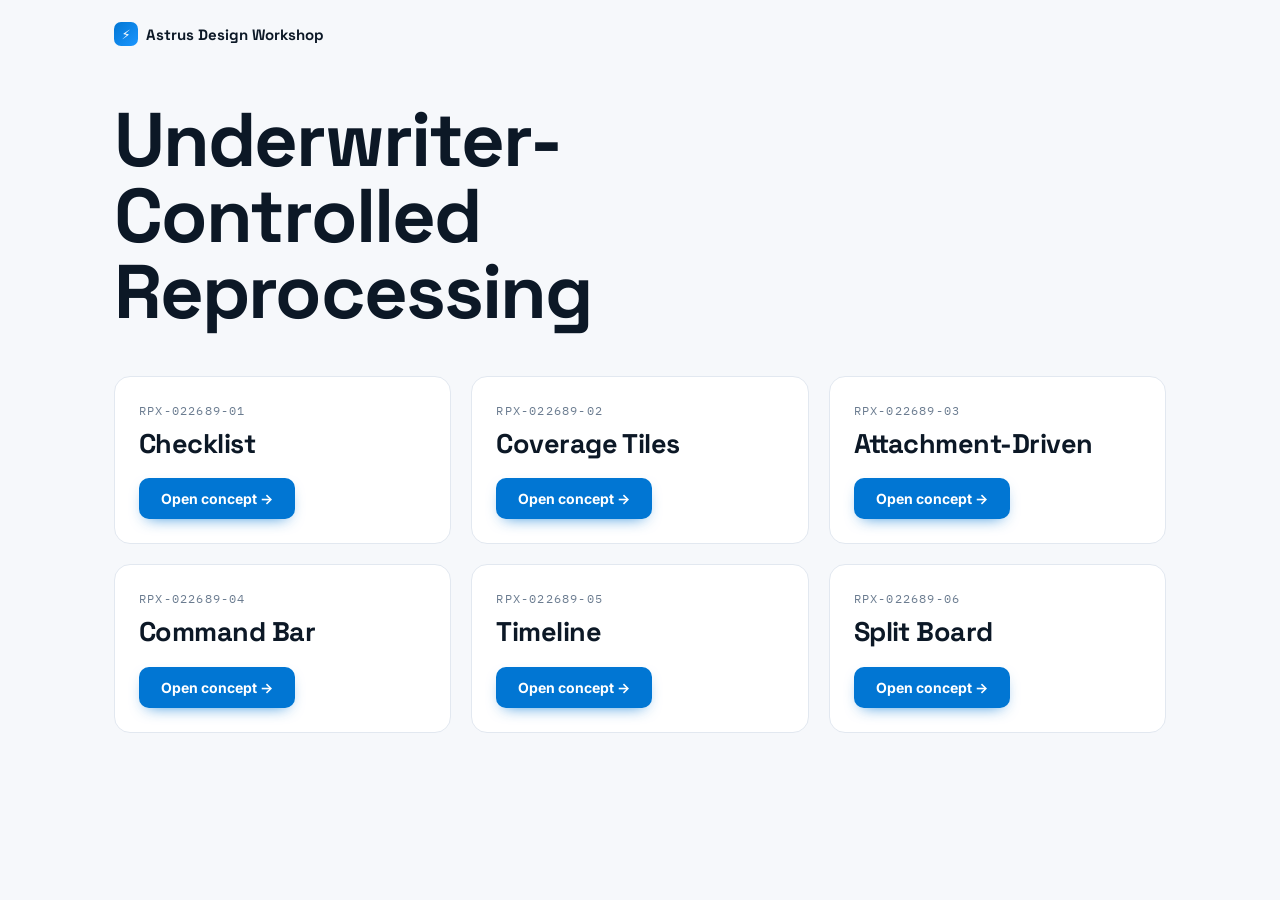
==== commit b23d3063: "Round 6: strip landing to big header + minimal cards (serial + name + bold button)" ====
--- a/index.html
+++ b/index.html
@@ -3,202 +3,90 @@
   <head>
     <meta charset="utf-8" />
     <meta name="viewport" content="width=device-width, initial-scale=1" />
-    <title>Astrus · Underwriter-Controlled Reprocess — Concepts</title>
-    <meta name="description" content="Five interactive concepts for the underwriter-controlled reprocess experience on the Submissions AI Engine Status card." />
+    <title>Underwriter-Controlled Reprocessing</title>
     <link rel="preconnect" href="https://fonts.googleapis.com" />
     <link rel="preconnect" href="https://fonts.gstatic.com" crossorigin />
-    <link href="https://fonts.googleapis.com/css2?family=Space+Grotesk:wght@400;500;600;700&family=Inter:wght@400;500;600&family=IBM+Plex+Mono:wght@500;600&display=swap" rel="stylesheet" />
+    <link href="https://fonts.googleapis.com/css2?family=Space+Grotesk:wght@500;600;700&family=Inter:wght@400;500;600&family=IBM+Plex+Mono:wght@500;600&display=swap" rel="stylesheet" />
     <style>
       :root {
         --ink: #0c1826;
-        --ink-2: #33465c;
         --ink-3: #6b7c90;
         --paper: #f6f8fb;
-        --paper-2: #ffffff;
         --line: #e2e8f0;
         --blue: #0176d3;
         --blue-2: #1b96ff;
-        --radius: 14px;
+        --blue-dk: #014486;
         --mono: "IBM Plex Mono", ui-monospace, monospace;
         --disp: "Space Grotesk", system-ui, sans-serif;
         --body: "Inter", system-ui, sans-serif;
       }
       * { box-sizing: border-box; }
-      body { margin: 0; font-family: var(--body); color: var(--ink); background: var(--paper); line-height: 1.5; -webkit-font-smoothing: antialiased; }
-      a { color: inherit; }
-      .wrap { max-width: 1120px; margin: 0 auto; padding: 0 24px; }
+      body { margin: 0; font-family: var(--body); color: var(--ink); background: var(--paper); -webkit-font-smoothing: antialiased; }
+      .wrap { max-width: 1100px; margin: 0 auto; padding: 0 24px; }
 
-      .topbar { display: flex; align-items: center; gap: 12px; padding: 18px 24px; max-width: 1120px; margin: 0 auto; }
-      .brand { font-family: var(--disp); font-weight: 700; font-size: 16px; display: flex; align-items: center; gap: 8px; }
+      .brand { display: flex; align-items: center; gap: 8px; padding: 22px 24px; max-width: 1100px; margin: 0 auto; font-family: var(--disp); font-weight: 700; font-size: 15px; }
       .brand .bolt { width: 24px; height: 24px; border-radius: 7px; background: linear-gradient(135deg, var(--blue), var(--blue-2)); color: #fff; display: grid; place-items: center; font-size: 13px; }
-      .topbar .rt { margin-left: auto; font-family: var(--mono); font-size: 11px; color: var(--ink-3); text-transform: uppercase; letter-spacing: 0.08em; }
 
-      /* hero — big title + one subtitle, nothing else */
-      .hero { padding: 46px 0 30px; }
-      .eyebrow { font-family: var(--mono); font-size: 12px; text-transform: uppercase; letter-spacing: 0.16em; color: var(--blue); margin-bottom: 16px; }
-      h1 { font-family: var(--disp); font-weight: 700; font-size: clamp(36px, 6vw, 68px); line-height: 1.0; letter-spacing: -0.025em; margin: 0 0 20px; max-width: 15ch; }
-      .subtitle { font-family: var(--disp); font-weight: 400; font-size: clamp(18px, 2.4vw, 24px); color: var(--ink-2); max-width: 30ch; line-height: 1.3; margin: 0; }
-      .subtitle b { color: var(--ink); font-weight: 600; }
+      h1 { font-family: var(--disp); font-weight: 700; font-size: clamp(38px, 6.6vw, 76px); line-height: 1.0; letter-spacing: -0.025em; margin: 34px 0 46px; max-width: 16ch; }
 
-      .concepts { display: grid; grid-template-columns: repeat(auto-fill, minmax(320px, 1fr)); gap: 20px; padding-bottom: 60px; }
-      .cc-card { border: 1px solid var(--line); border-radius: var(--radius); background: var(--paper-2); overflow: hidden; display: flex; flex-direction: column; text-decoration: none; color: inherit; transition: transform 0.16s ease, box-shadow 0.16s ease, border-color 0.16s ease; }
-      .cc-card:hover { transform: translateY(-3px); box-shadow: 0 14px 30px -18px rgba(9, 30, 66, 0.4); border-color: var(--blue-2); }
-      .cc-card:focus-visible { outline: 3px solid var(--blue-2); outline-offset: 2px; }
-      .thumb { height: 148px; border-bottom: 1px solid var(--line); background: var(--paper); position: relative; overflow: hidden; padding: 16px; }
-      .cc-meta { padding: 16px 18px 20px; display: flex; flex-direction: column; gap: 7px; flex: 1; }
-      .cc-serial { font-family: var(--mono); font-size: 11px; color: var(--ink-3); letter-spacing: 0.08em; }
-      .cc-name { font-family: var(--disp); font-weight: 600; font-size: 19px; letter-spacing: -0.01em; }
-      .cc-desc { font-size: 13.5px; color: var(--ink-2); margin: 0; flex: 1; }
-      .cc-open { font-family: var(--mono); font-size: 12px; color: var(--blue); font-weight: 600; display: inline-flex; align-items: center; gap: 6px; margin-top: 4px; }
-      .cc-card:hover .cc-open { gap: 10px; }
-
-      /* mini schematics */
-      .m { width: 100%; height: 100%; border-radius: 8px; background: #fff; border: 1px solid var(--line); padding: 10px; display: flex; flex-direction: column; gap: 6px; }
-      .m-row { display: flex; align-items: center; gap: 6px; }
-      .m-bar { height: 7px; border-radius: 3px; background: #e7edf4; }
-      .m-box { width: 14px; height: 14px; border-radius: 3px; border: 2px solid #c4cdd8; flex: none; }
-      .m-box.on { background: var(--blue); border-color: var(--blue); }
-      .m-sw { width: 26px; height: 15px; border-radius: 8px; background: #cfd7e0; flex: none; position: relative; }
-      .m-sw.on { background: var(--blue); }
-      .m-sw::after { content: ""; position: absolute; width: 11px; height: 11px; border-radius: 50%; background: #fff; top: 2px; left: 2px; }
-      .m-sw.on::after { left: 13px; }
-      .m-chip { height: 15px; border-radius: 8px; background: #eef2f7; border: 1px solid #dbe3ec; }
-      .m-chip.on { background: #e6f1fb; border-color: var(--blue); }
-      .m-dot { width: 9px; height: 9px; border-radius: 50%; flex: none; }
-      .m-rail { width: 2px; background: var(--line); margin-left: 4px; }
-      .m-radio { width: 12px; height: 12px; border-radius: 50%; border: 2px solid var(--blue); flex: none; position: relative; }
-      .m-radio.on::after { content: ""; position: absolute; inset: 2px; border-radius: 50%; background: var(--blue); }
-
-      footer { border-top: 1px solid var(--line); padding: 22px 0 50px; color: var(--ink-3); font-size: 12px; }
-      footer .wrap { display: flex; gap: 16px; flex-wrap: wrap; }
+      .grid { display: grid; grid-template-columns: repeat(auto-fill, minmax(300px, 1fr)); gap: 20px; padding-bottom: 70px; }
+      .card {
+        border: 1px solid var(--line); border-radius: 16px; background: #fff;
+        padding: 26px 24px 24px; display: flex; flex-direction: column; gap: 12px;
+        text-decoration: none; color: inherit; transition: transform 0.16s ease, box-shadow 0.16s ease, border-color 0.16s ease;
+      }
+      .card:hover { transform: translateY(-3px); box-shadow: 0 16px 34px -20px rgba(9,30,66,0.45); border-color: var(--blue-2); }
+      .card:focus-visible { outline: 3px solid var(--blue-2); outline-offset: 2px; }
+      .serial { font-family: var(--mono); font-size: 12px; letter-spacing: 0.1em; color: var(--ink-3); }
+      .name { font-family: var(--disp); font-weight: 700; font-size: 27px; letter-spacing: -0.02em; line-height: 1.05; }
+      .btn {
+        margin-top: 8px; align-self: flex-start;
+        font-family: var(--body); font-weight: 700; font-size: 14px;
+        background: var(--blue); color: #fff; border: none; border-radius: 10px;
+        padding: 12px 22px; cursor: pointer; display: inline-flex; align-items: center; gap: 8px;
+        box-shadow: 0 6px 16px -8px rgba(1,118,211,0.9); transition: background 0.14s ease, gap 0.14s ease, transform 0.1s ease;
+      }
+      .card:hover .btn { background: var(--blue-dk); gap: 12px; }
+      .card:active .btn { transform: translateY(1px); }
       @media (prefers-reduced-motion: reduce) { * { transition: none !important; } }
     </style>
   </head>
   <body>
-    <div class="topbar">
-      <span class="brand"><span class="bolt">⚡</span> Astrus Design Workshop</span>
-      <span class="rt">Reprocess Control · Round 2 · 5 concepts</span>
+    <div class="brand"><span class="bolt">⚡</span> Astrus Design Workshop</div>
+    <div class="wrap">
+      <h1>Underwriter-Controlled Reprocessing</h1>
+      <div class="grid">
+        <a class="card" href="concepts/01-checklist/index.html">
+          <span class="serial">RPX-022689-01</span>
+          <span class="name">Checklist</span>
+          <span class="btn">Open concept →</span>
+        </a>
+        <a class="card" href="concepts/02-coverage-tiles/index.html">
+          <span class="serial">RPX-022689-02</span>
+          <span class="name">Coverage Tiles</span>
+          <span class="btn">Open concept →</span>
+        </a>
+        <a class="card" href="concepts/03-attachment-driven/index.html">
+          <span class="serial">RPX-022689-03</span>
+          <span class="name">Attachment-Driven</span>
+          <span class="btn">Open concept →</span>
+        </a>
+        <a class="card" href="concepts/04-command-bar/index.html">
+          <span class="serial">RPX-022689-04</span>
+          <span class="name">Command Bar</span>
+          <span class="btn">Open concept →</span>
+        </a>
+        <a class="card" href="concepts/05-timeline/index.html">
+          <span class="serial">RPX-022689-05</span>
+          <span class="name">Timeline</span>
+          <span class="btn">Open concept →</span>
+        </a>
+        <a class="card" href="concepts/06-split-board/index.html">
+          <span class="serial">RPX-022689-06</span>
+          <span class="name">Split Board</span>
+          <span class="btn">Open concept →</span>
+        </a>
+      </div>
     </div>
-
-    <header class="hero wrap">
-      <div class="eyebrow">Underwriter-Controlled Reprocess</div>
-      <h1>Nothing reprocesses without you.</h1>
-      <p class="subtitle">Five ways to <b>choose the documents and the lines</b> a reprocess may re-run — on the Submissions AI Engine Status card.</p>
-    </header>
-
-    <section class="concepts wrap">
-      <!-- 01 -->
-      <a class="cc-card" href="concepts/01-checkbox-matrix/index.html">
-        <div class="thumb">
-          <div class="m">
-            <div class="m-row"><div class="m-radio on"></div><div class="m-bar" style="width:52%"></div></div>
-            <div class="m-row"><div class="m-box on"></div><div class="m-bar" style="width:44%"></div></div>
-            <div class="m-row"><div class="m-box"></div><div class="m-bar" style="width:40%"></div></div>
-            <div class="m-row"><div class="m-box"></div><div class="m-bar" style="width:48%"></div></div>
-          </div>
-        </div>
-        <div class="cc-meta">
-          <span class="cc-serial">RPX-022689-01</span>
-          <span class="cc-name">Checklist</span>
-          <p class="cc-desc">The RFC flow: review the documents, then check the lines to re-run. Everything else stays locked.</p>
-          <span class="cc-open">Open concept →</span>
-        </div>
-      </a>
-
-      <!-- 02 -->
-      <a class="cc-card" href="concepts/02-control-deck/index.html">
-        <div class="thumb">
-          <div class="m">
-            <div class="m-row"><div class="m-bar" style="width:46%;flex:1"></div><div class="m-sw on"></div></div>
-            <div class="m-row"><div class="m-bar" style="width:40%;flex:1"></div><div class="m-sw"></div></div>
-            <div class="m-row"><div class="m-bar" style="width:52%;flex:1"></div><div class="m-sw"></div></div>
-            <div class="m-row"><div class="m-bar" style="width:34%;flex:1"></div><div class="m-sw"></div></div>
-          </div>
-        </div>
-        <div class="cc-meta">
-          <span class="cc-serial">RPX-022689-02</span>
-          <span class="cc-name">Control Deck</span>
-          <p class="cc-desc">One tactile toggle switch per line — arm the ones to re-run, like a breaker panel for the submission.</p>
-          <span class="cc-open">Open concept →</span>
-        </div>
-      </a>
-
-      <!-- 03 -->
-      <a class="cc-card" href="concepts/03-guided-review/index.html">
-        <div class="thumb">
-          <div class="m">
-            <div class="m-row"><div class="m-box on"></div><div class="m-bar" style="width:40%"></div></div>
-            <div class="m-row"><div class="m-box"></div><div class="m-bar" style="width:36%"></div></div>
-            <div style="border-top:1px dashed var(--line);margin-top:2px;padding-top:6px;display:flex;flex-direction:column;gap:5px">
-              <div class="m-bar" style="width:70%;background:#d6e9fb"></div>
-              <div class="m-bar" style="width:82%;background:#e9e9ee"></div>
-              <div class="m-bar" style="width:52%;background:#e6dffb"></div>
-            </div>
-          </div>
-        </div>
-        <div class="cc-meta">
-          <span class="cc-serial">RPX-022689-03</span>
-          <span class="cc-name">Guided Review</span>
-          <p class="cc-desc">Pick lines and watch a plain-language preview: what re-runs, what stays locked, what's protected — before you commit.</p>
-          <span class="cc-open">Open concept →</span>
-        </div>
-      </a>
-
-      <!-- 04 -->
-      <a class="cc-card" href="concepts/04-smart-panel/index.html">
-        <div class="thumb">
-          <div class="m">
-            <div class="m-row"><div class="m-bar" style="width:64%;background:#e9eef4"></div></div>
-            <div class="m-row" style="flex-wrap:wrap;gap:5px">
-              <div class="m-chip on" style="width:58px"></div>
-              <div class="m-chip" style="width:46px"></div>
-              <div class="m-chip" style="width:58px"></div>
-              <div class="m-chip" style="width:40px"></div>
-            </div>
-            <div class="m-row"><div class="m-bar" style="width:88%;background:#eef2f7"></div></div>
-            <div class="m-row"><div class="m-bar" style="width:40%;height:16px;background:var(--blue);border-radius:5px"></div></div>
-          </div>
-        </div>
-        <div class="cc-meta">
-          <span class="cc-serial">RPX-022689-04</span>
-          <span class="cc-name">Smart Panel</span>
-          <p class="cc-desc">One glanceable surface — documents, line chips, one sentence stating the outcome, one button. A two-second decision.</p>
-          <span class="cc-open">Open concept →</span>
-        </div>
-      </a>
-
-      <!-- 05 -->
-      <a class="cc-card" href="concepts/05-submission-timeline/index.html">
-        <div class="thumb">
-          <div class="m" style="flex-direction:row;gap:0">
-            <div style="display:flex;flex-direction:column;align-items:center;padding-right:10px">
-              <div class="m-dot" style="background:#2e844a"></div>
-              <div class="m-rail" style="flex:1"></div>
-              <div class="m-dot" style="background:#d97706"></div>
-              <div class="m-rail" style="flex:1"></div>
-              <div class="m-dot" style="background:var(--blue)"></div>
-            </div>
-            <div style="flex:1;display:flex;flex-direction:column;justify-content:space-between;gap:8px">
-              <div class="m-bar" style="width:70%"></div>
-              <div class="m-bar" style="width:82%;background:#fbe7c8"></div>
-              <div class="m-bar" style="width:60%;background:#d6e9fb;height:14px"></div>
-            </div>
-          </div>
-        </div>
-        <div class="cc-meta">
-          <span class="cc-serial">RPX-022689-05</span>
-          <span class="cc-name">Submission Timeline</span>
-          <p class="cc-desc">The submission's audit trail — every event logged, nothing run on its own, the reprocess control at the "now" point.</p>
-          <span class="cc-open">Open concept →</span>
-        </div>
-      </a>
-    </section>
-
-    <footer>
-      <div class="wrap">
-        <span>Salesforce chrome is a non-clickable mock; only the AI Engine Status card is interactive.</span>
-        <span>Sample: Cooper Engineering · SUB 022689 (QA).</span>
-      </div>
-    </footer>
   </body>
 </html>
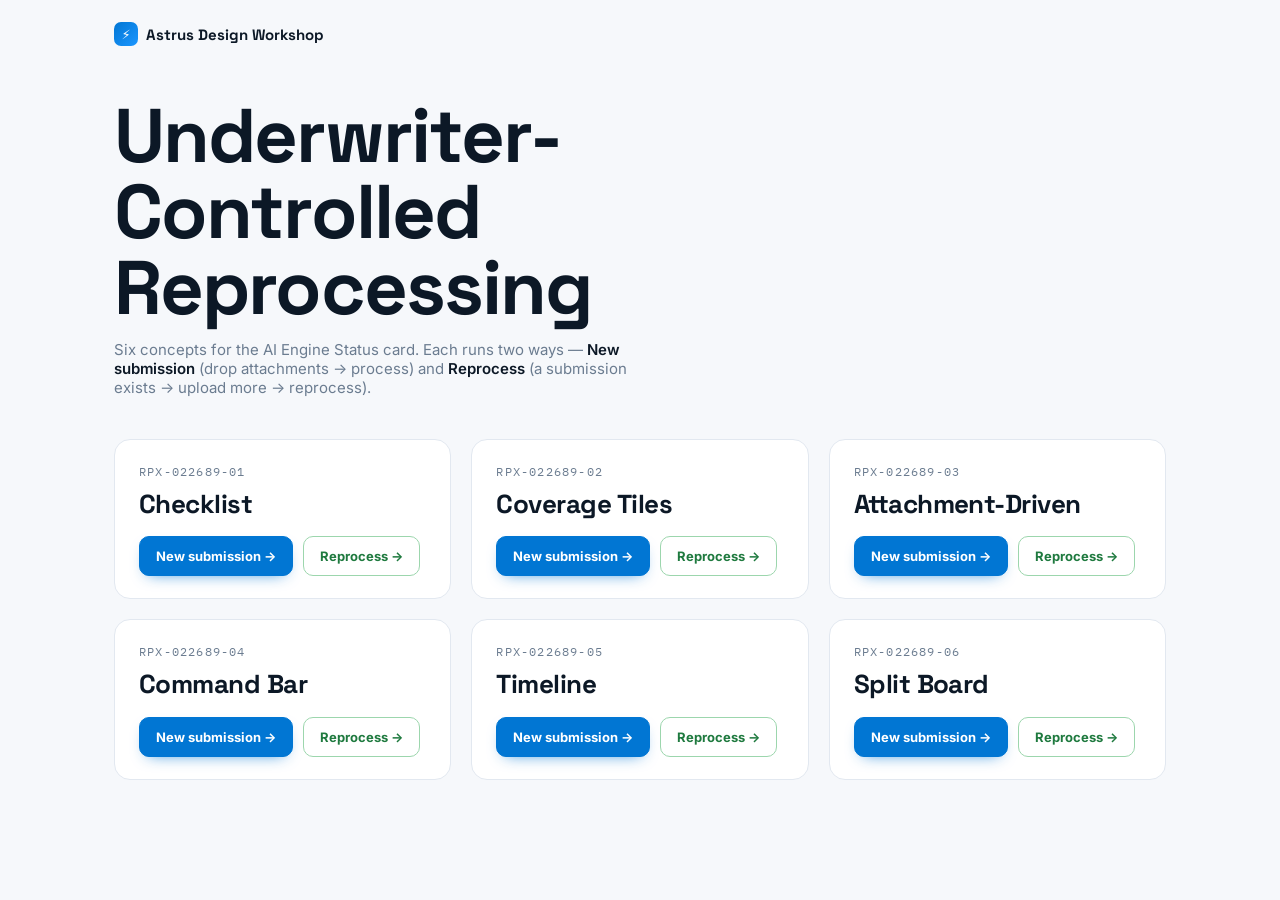
==== commit 0a5ba403: "Round 7: drag-drop upload flow + dual mode (new submission / reprocess) - No more emails: underwrite" ====
--- a/index.html
+++ b/index.html
@@ -9,45 +9,30 @@
     <link href="https://fonts.googleapis.com/css2?family=Space+Grotesk:wght@500;600;700&family=Inter:wght@400;500;600&family=IBM+Plex+Mono:wght@500;600&display=swap" rel="stylesheet" />
     <style>
       :root {
-        --ink: #0c1826;
-        --ink-3: #6b7c90;
-        --paper: #f6f8fb;
-        --line: #e2e8f0;
-        --blue: #0176d3;
-        --blue-2: #1b96ff;
-        --blue-dk: #014486;
-        --mono: "IBM Plex Mono", ui-monospace, monospace;
-        --disp: "Space Grotesk", system-ui, sans-serif;
-        --body: "Inter", system-ui, sans-serif;
+        --ink: #0c1826; --ink-3: #6b7c90; --paper: #f6f8fb; --line: #e2e8f0;
+        --blue: #0176d3; --blue-2: #1b96ff; --blue-dk: #014486; --green: #1f7a3f;
+        --mono: "IBM Plex Mono", ui-monospace, monospace; --disp: "Space Grotesk", system-ui, sans-serif; --body: "Inter", system-ui, sans-serif;
       }
       * { box-sizing: border-box; }
       body { margin: 0; font-family: var(--body); color: var(--ink); background: var(--paper); -webkit-font-smoothing: antialiased; }
       .wrap { max-width: 1100px; margin: 0 auto; padding: 0 24px; }
-
       .brand { display: flex; align-items: center; gap: 8px; padding: 22px 24px; max-width: 1100px; margin: 0 auto; font-family: var(--disp); font-weight: 700; font-size: 15px; }
       .brand .bolt { width: 24px; height: 24px; border-radius: 7px; background: linear-gradient(135deg, var(--blue), var(--blue-2)); color: #fff; display: grid; place-items: center; font-size: 13px; }
-
-      h1 { font-family: var(--disp); font-weight: 700; font-size: clamp(38px, 6.6vw, 76px); line-height: 1.0; letter-spacing: -0.025em; margin: 34px 0 46px; max-width: 16ch; }
-
+      h1 { font-family: var(--disp); font-weight: 700; font-size: clamp(38px, 6.6vw, 76px); line-height: 1.0; letter-spacing: -0.025em; margin: 30px 0 14px; max-width: 16ch; }
+      .sub { font-family: var(--body); font-size: 15px; color: var(--ink-3); margin: 0 0 42px; max-width: 60ch; }
+      .sub b { color: var(--ink); font-weight: 600; }
       .grid { display: grid; grid-template-columns: repeat(auto-fill, minmax(300px, 1fr)); gap: 20px; padding-bottom: 70px; }
-      .card {
-        border: 1px solid var(--line); border-radius: 16px; background: #fff;
-        padding: 26px 24px 24px; display: flex; flex-direction: column; gap: 12px;
-        text-decoration: none; color: inherit; transition: transform 0.16s ease, box-shadow 0.16s ease, border-color 0.16s ease;
-      }
-      .card:hover { transform: translateY(-3px); box-shadow: 0 16px 34px -20px rgba(9,30,66,0.45); border-color: var(--blue-2); }
-      .card:focus-visible { outline: 3px solid var(--blue-2); outline-offset: 2px; }
+      .card { border: 1px solid var(--line); border-radius: 16px; background: #fff; padding: 24px 24px 22px; display: flex; flex-direction: column; gap: 12px; transition: box-shadow 0.16s ease, border-color 0.16s ease; }
+      .card:hover { box-shadow: 0 16px 34px -22px rgba(9,30,66,0.4); border-color: #cfd9e6; }
       .serial { font-family: var(--mono); font-size: 12px; letter-spacing: 0.1em; color: var(--ink-3); }
-      .name { font-family: var(--disp); font-weight: 700; font-size: 27px; letter-spacing: -0.02em; line-height: 1.05; }
-      .btn {
-        margin-top: 8px; align-self: flex-start;
-        font-family: var(--body); font-weight: 700; font-size: 14px;
-        background: var(--blue); color: #fff; border: none; border-radius: 10px;
-        padding: 12px 22px; cursor: pointer; display: inline-flex; align-items: center; gap: 8px;
-        box-shadow: 0 6px 16px -8px rgba(1,118,211,0.9); transition: background 0.14s ease, gap 0.14s ease, transform 0.1s ease;
-      }
-      .card:hover .btn { background: var(--blue-dk); gap: 12px; }
-      .card:active .btn { transform: translateY(1px); }
+      .name { font-family: var(--disp); font-weight: 700; font-size: 26px; letter-spacing: -0.02em; line-height: 1.05; }
+      .btns { display: flex; gap: 10px; margin-top: 6px; flex-wrap: wrap; }
+      .btn { font-family: var(--body); font-weight: 700; font-size: 13px; border-radius: 10px; padding: 11px 16px; cursor: pointer; display: inline-flex; align-items: center; gap: 7px; text-decoration: none; transition: background 0.14s ease, gap 0.14s ease, transform 0.1s ease, border-color 0.14s; }
+      .btn-p { background: var(--blue); color: #fff; border: 1.5px solid var(--blue); box-shadow: 0 6px 16px -9px rgba(1,118,211,0.9); }
+      .btn-p:hover { background: var(--blue-dk); border-color: var(--blue-dk); gap: 11px; }
+      .btn-s { background: #fff; color: var(--green); border: 1.5px solid #9cd6ad; }
+      .btn-s:hover { background: #eefaf1; border-color: var(--green); gap: 11px; }
+      .btn:active { transform: translateY(1px); }
       @media (prefers-reduced-motion: reduce) { * { transition: none !important; } }
     </style>
   </head>
@@ -55,38 +40,29 @@
     <div class="brand"><span class="bolt">⚡</span> Astrus Design Workshop</div>
     <div class="wrap">
       <h1>Underwriter-Controlled Reprocessing</h1>
-      <div class="grid">
-        <a class="card" href="concepts/01-checklist/index.html">
-          <span class="serial">RPX-022689-01</span>
-          <span class="name">Checklist</span>
-          <span class="btn">Open concept →</span>
-        </a>
-        <a class="card" href="concepts/02-coverage-tiles/index.html">
-          <span class="serial">RPX-022689-02</span>
-          <span class="name">Coverage Tiles</span>
-          <span class="btn">Open concept →</span>
-        </a>
-        <a class="card" href="concepts/03-attachment-driven/index.html">
-          <span class="serial">RPX-022689-03</span>
-          <span class="name">Attachment-Driven</span>
-          <span class="btn">Open concept →</span>
-        </a>
-        <a class="card" href="concepts/04-command-bar/index.html">
-          <span class="serial">RPX-022689-04</span>
-          <span class="name">Command Bar</span>
-          <span class="btn">Open concept →</span>
-        </a>
-        <a class="card" href="concepts/05-timeline/index.html">
-          <span class="serial">RPX-022689-05</span>
-          <span class="name">Timeline</span>
-          <span class="btn">Open concept →</span>
-        </a>
-        <a class="card" href="concepts/06-split-board/index.html">
-          <span class="serial">RPX-022689-06</span>
-          <span class="name">Split Board</span>
-          <span class="btn">Open concept →</span>
-        </a>
-      </div>
+      <p class="sub">Six concepts for the AI Engine Status card. Each runs two ways — <b>New submission</b> (drop attachments → process) and <b>Reprocess</b> (a submission exists → upload more → reprocess).</p>
+      <div class="grid" id="grid"></div>
     </div>
+    <script>
+      var C = [
+        ["01", "Checklist", "01-checklist"],
+        ["02", "Coverage Tiles", "02-coverage-tiles"],
+        ["03", "Attachment-Driven", "03-attachment-driven"],
+        ["04", "Command Bar", "04-command-bar"],
+        ["05", "Timeline", "05-timeline"],
+        ["06", "Split Board", "06-split-board"]
+      ];
+      document.getElementById("grid").innerHTML = C.map(function (c) {
+        var base = "concepts/" + c[2] + "/index.html";
+        return (
+          '<div class="card"><span class="serial">RPX-022689-' + c[0] + '</span>' +
+          '<span class="name">' + c[1] + '</span>' +
+          '<div class="btns">' +
+          '<a class="btn btn-p" href="' + base + '?mode=initial">New submission →</a>' +
+          '<a class="btn btn-s" href="' + base + '?mode=additional">Reprocess →</a>' +
+          "</div></div>"
+        );
+      }).join("");
+    </script>
   </body>
 </html>
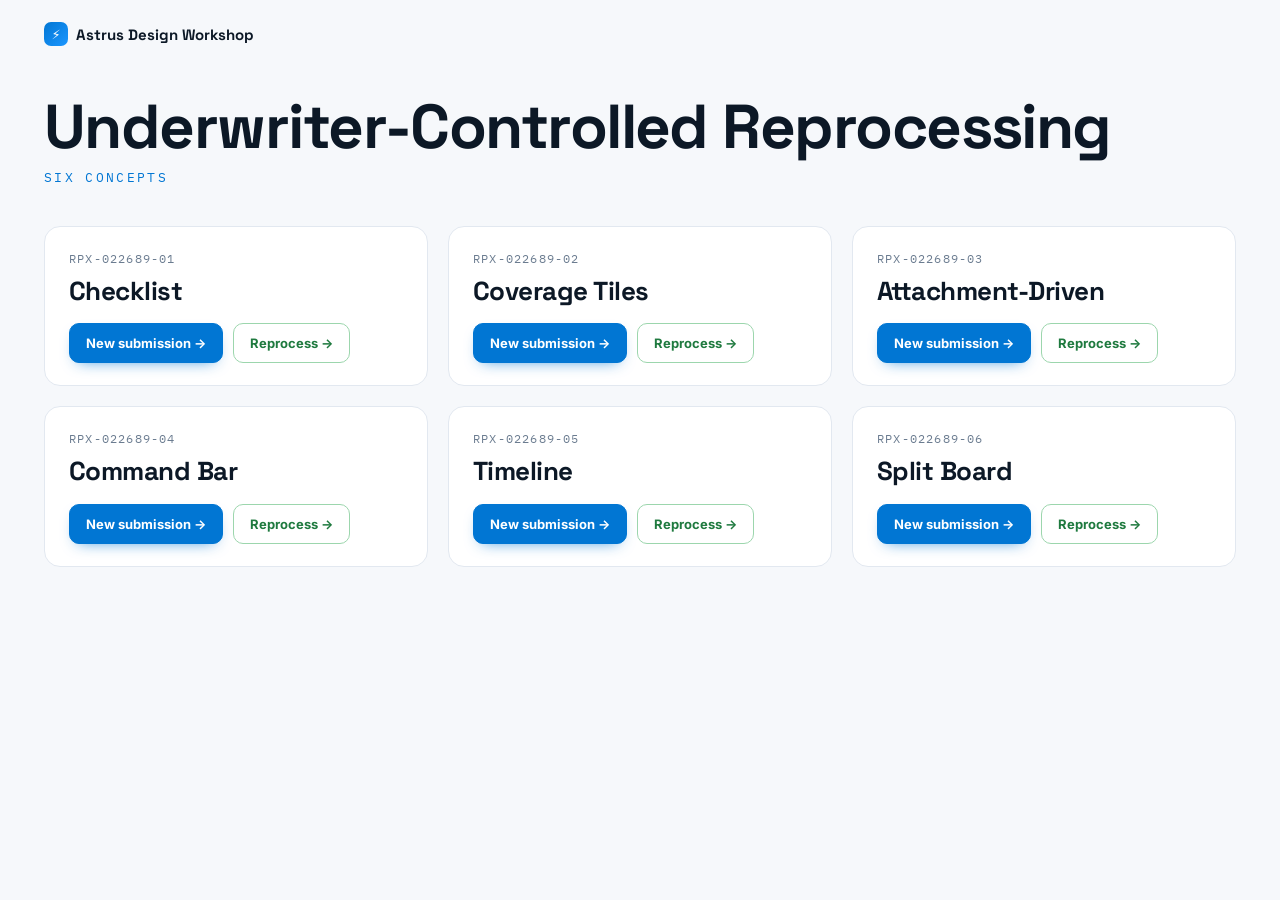
==== commit fafe949b: "Round 8: mode-specific component + wider landing header - New submission (initial) = simple Upload →" ====
--- a/index.html
+++ b/index.html
@@ -15,12 +15,11 @@
       }
       * { box-sizing: border-box; }
       body { margin: 0; font-family: var(--body); color: var(--ink); background: var(--paper); -webkit-font-smoothing: antialiased; }
-      .wrap { max-width: 1100px; margin: 0 auto; padding: 0 24px; }
-      .brand { display: flex; align-items: center; gap: 8px; padding: 22px 24px; max-width: 1100px; margin: 0 auto; font-family: var(--disp); font-weight: 700; font-size: 15px; }
+      .wrap { max-width: 1240px; margin: 0 auto; padding: 0 24px; }
+      .brand { display: flex; align-items: center; gap: 8px; padding: 22px 24px; max-width: 1240px; margin: 0 auto; font-family: var(--disp); font-weight: 700; font-size: 15px; }
       .brand .bolt { width: 24px; height: 24px; border-radius: 7px; background: linear-gradient(135deg, var(--blue), var(--blue-2)); color: #fff; display: grid; place-items: center; font-size: 13px; }
-      h1 { font-family: var(--disp); font-weight: 700; font-size: clamp(38px, 6.6vw, 76px); line-height: 1.0; letter-spacing: -0.025em; margin: 30px 0 14px; max-width: 16ch; }
-      .sub { font-family: var(--body); font-size: 15px; color: var(--ink-3); margin: 0 0 42px; max-width: 60ch; }
-      .sub b { color: var(--ink); font-weight: 600; }
+      h1 { font-family: var(--disp); font-weight: 700; font-size: clamp(30px, 5vw, 62px); line-height: 1.05; letter-spacing: -0.025em; margin: 26px 0 10px; max-width: none; }
+      .eyebrow { font-family: var(--mono); font-size: 13px; letter-spacing: 0.18em; text-transform: uppercase; color: var(--blue); margin: 0 0 40px; }
       .grid { display: grid; grid-template-columns: repeat(auto-fill, minmax(300px, 1fr)); gap: 20px; padding-bottom: 70px; }
       .card { border: 1px solid var(--line); border-radius: 16px; background: #fff; padding: 24px 24px 22px; display: flex; flex-direction: column; gap: 12px; transition: box-shadow 0.16s ease, border-color 0.16s ease; }
       .card:hover { box-shadow: 0 16px 34px -22px rgba(9,30,66,0.4); border-color: #cfd9e6; }
@@ -40,7 +39,7 @@
     <div class="brand"><span class="bolt">⚡</span> Astrus Design Workshop</div>
     <div class="wrap">
       <h1>Underwriter-Controlled Reprocessing</h1>
-      <p class="sub">Six concepts for the AI Engine Status card. Each runs two ways — <b>New submission</b> (drop attachments → process) and <b>Reprocess</b> (a submission exists → upload more → reprocess).</p>
+      <p class="eyebrow">Six Concepts</p>
       <div class="grid" id="grid"></div>
     </div>
     <script>
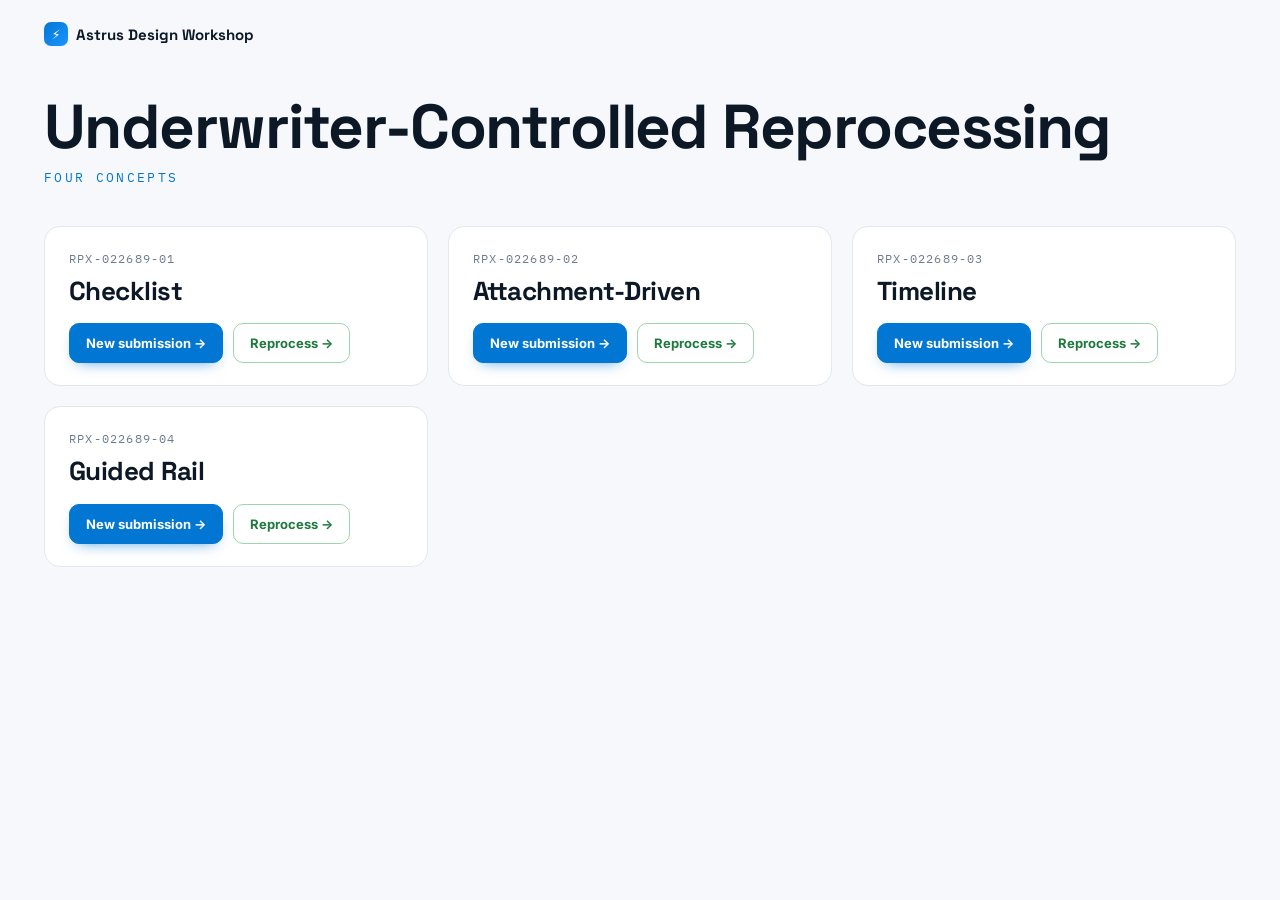
==== commit 1ae86437: "Narrow to 4: Checklist, Attachment-Driven, Timeline + new hybrid 'Guided Rail' Removed Coverage Tile" ====
--- a/index.html
+++ b/index.html
@@ -39,17 +39,15 @@
     <div class="brand"><span class="bolt">⚡</span> Astrus Design Workshop</div>
     <div class="wrap">
       <h1>Underwriter-Controlled Reprocessing</h1>
-      <p class="eyebrow">Six Concepts</p>
+      <p class="eyebrow">Four Concepts</p>
       <div class="grid" id="grid"></div>
     </div>
     <script>
       var C = [
         ["01", "Checklist", "01-checklist"],
-        ["02", "Coverage Tiles", "02-coverage-tiles"],
-        ["03", "Attachment-Driven", "03-attachment-driven"],
-        ["04", "Command Bar", "04-command-bar"],
-        ["05", "Timeline", "05-timeline"],
-        ["06", "Split Board", "06-split-board"]
+        ["02", "Attachment-Driven", "02-attachment-driven"],
+        ["03", "Timeline", "03-timeline"],
+        ["04", "Guided Rail", "04-guided-rail"]
       ];
       document.getElementById("grid").innerHTML = C.map(function (c) {
         var base = "concepts/" + c[2] + "/index.html";
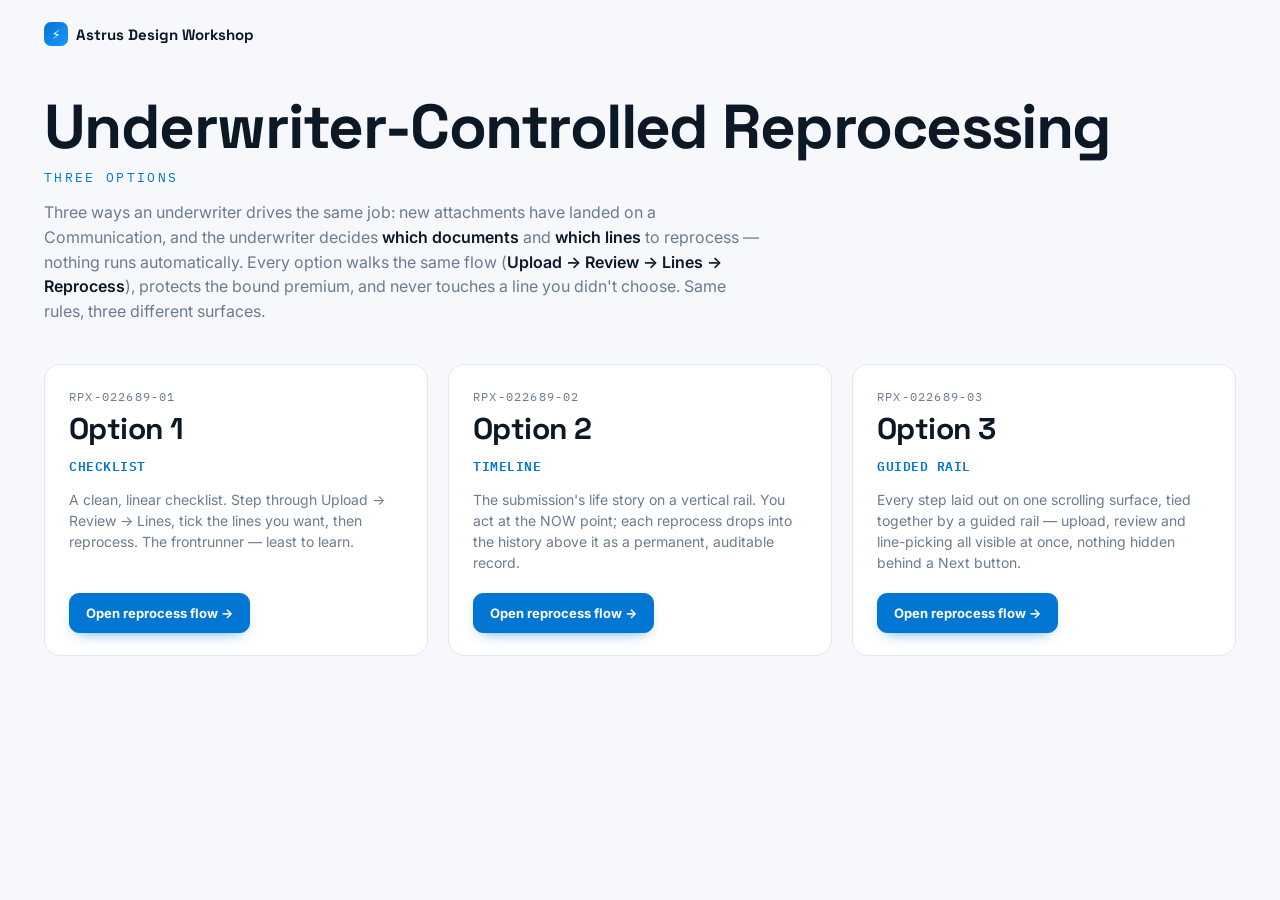
==== commit d25fb895: "Narrow to three options; remove Attachment-Driven + New Submission - Cut the Attachment-Driven conce" ====
--- a/index.html
+++ b/index.html
@@ -19,18 +19,20 @@
       .brand { display: flex; align-items: center; gap: 8px; padding: 22px 24px; max-width: 1240px; margin: 0 auto; font-family: var(--disp); font-weight: 700; font-size: 15px; }
       .brand .bolt { width: 24px; height: 24px; border-radius: 7px; background: linear-gradient(135deg, var(--blue), var(--blue-2)); color: #fff; display: grid; place-items: center; font-size: 13px; }
       h1 { font-family: var(--disp); font-weight: 700; font-size: clamp(30px, 5vw, 62px); line-height: 1.05; letter-spacing: -0.025em; margin: 26px 0 10px; max-width: none; }
-      .eyebrow { font-family: var(--mono); font-size: 13px; letter-spacing: 0.18em; text-transform: uppercase; color: var(--blue); margin: 0 0 40px; }
-      .grid { display: grid; grid-template-columns: repeat(auto-fill, minmax(300px, 1fr)); gap: 20px; padding-bottom: 70px; }
-      .card { border: 1px solid var(--line); border-radius: 16px; background: #fff; padding: 24px 24px 22px; display: flex; flex-direction: column; gap: 12px; transition: box-shadow 0.16s ease, border-color 0.16s ease; }
+      .eyebrow { font-family: var(--mono); font-size: 13px; letter-spacing: 0.18em; text-transform: uppercase; color: var(--blue); margin: 0 0 14px; }
+      .lede { font-size: 16px; line-height: 1.55; color: var(--ink-3); max-width: 720px; margin: 0 0 40px; }
+      .lede strong { color: var(--ink); font-weight: 600; }
+      .grid { display: grid; grid-template-columns: repeat(auto-fill, minmax(320px, 1fr)); gap: 20px; padding-bottom: 70px; }
+      .card { border: 1px solid var(--line); border-radius: 16px; background: #fff; padding: 24px 24px 22px; display: flex; flex-direction: column; gap: 10px; transition: box-shadow 0.16s ease, border-color 0.16s ease; }
       .card:hover { box-shadow: 0 16px 34px -22px rgba(9,30,66,0.4); border-color: #cfd9e6; }
       .serial { font-family: var(--mono); font-size: 12px; letter-spacing: 0.1em; color: var(--ink-3); }
-      .name { font-family: var(--disp); font-weight: 700; font-size: 26px; letter-spacing: -0.02em; line-height: 1.05; }
+      .name { font-family: var(--disp); font-weight: 700; font-size: 30px; letter-spacing: -0.02em; line-height: 1.02; }
+      .para { font-family: var(--mono); font-size: 12.5px; font-weight: 600; letter-spacing: 0.04em; text-transform: uppercase; color: var(--blue); }
+      .desc { font-size: 14px; line-height: 1.5; color: var(--ink-3); margin: 2px 0 4px; flex: 1; }
       .btns { display: flex; gap: 10px; margin-top: 6px; flex-wrap: wrap; }
       .btn { font-family: var(--body); font-weight: 700; font-size: 13px; border-radius: 10px; padding: 11px 16px; cursor: pointer; display: inline-flex; align-items: center; gap: 7px; text-decoration: none; transition: background 0.14s ease, gap 0.14s ease, transform 0.1s ease, border-color 0.14s; }
       .btn-p { background: var(--blue); color: #fff; border: 1.5px solid var(--blue); box-shadow: 0 6px 16px -9px rgba(1,118,211,0.9); }
       .btn-p:hover { background: var(--blue-dk); border-color: var(--blue-dk); gap: 11px; }
-      .btn-s { background: #fff; color: var(--green); border: 1.5px solid #9cd6ad; }
-      .btn-s:hover { background: #eefaf1; border-color: var(--green); gap: 11px; }
       .btn:active { transform: translateY(1px); }
       @media (prefers-reduced-motion: reduce) { * { transition: none !important; } }
     </style>
@@ -39,24 +41,33 @@
     <div class="brand"><span class="bolt">⚡</span> Astrus Design Workshop</div>
     <div class="wrap">
       <h1>Underwriter-Controlled Reprocessing</h1>
-      <p class="eyebrow">Four Concepts</p>
+      <p class="eyebrow">Three Options</p>
+      <p class="lede">Three ways an underwriter drives the same job: new attachments have landed on a
+        Communication, and the underwriter decides <strong>which documents</strong> and <strong>which lines</strong>
+        to reprocess — nothing runs automatically. Every option walks the same flow
+        (<strong>Upload → Review → Lines → Reprocess</strong>), protects the bound premium, and never touches a
+        line you didn't choose. Same rules, three different surfaces.</p>
       <div class="grid" id="grid"></div>
     </div>
     <script>
+      // [serial, option label, paradigm, folder, description]
       var C = [
-        ["01", "Checklist", "01-checklist"],
-        ["02", "Attachment-Driven", "02-attachment-driven"],
-        ["03", "Timeline", "03-timeline"],
-        ["04", "Guided Rail", "04-guided-rail"]
+        ["01", "Option 1", "Checklist", "01-checklist",
+          "A clean, linear checklist. Step through Upload → Review → Lines, tick the lines you want, then reprocess. The frontrunner — least to learn."],
+        ["02", "Option 2", "Timeline", "02-timeline",
+          "The submission's life story on a vertical rail. You act at the NOW point; each reprocess drops into the history above it as a permanent, auditable record."],
+        ["03", "Option 3", "Guided Rail", "03-guided-rail",
+          "Every step laid out on one scrolling surface, tied together by a guided rail — upload, review and line-picking all visible at once, nothing hidden behind a Next button."]
       ];
       document.getElementById("grid").innerHTML = C.map(function (c) {
-        var base = "concepts/" + c[2] + "/index.html";
+        var base = "concepts/" + c[3] + "/index.html";
         return (
           '<div class="card"><span class="serial">RPX-022689-' + c[0] + '</span>' +
           '<span class="name">' + c[1] + '</span>' +
+          '<span class="para">' + c[2] + '</span>' +
+          '<p class="desc">' + c[4] + '</p>' +
           '<div class="btns">' +
-          '<a class="btn btn-p" href="' + base + '?mode=initial">New submission →</a>' +
-          '<a class="btn btn-s" href="' + base + '?mode=additional">Reprocess →</a>' +
+          '<a class="btn btn-p" href="' + base + '?mode=additional">Open reprocess flow →</a>' +
           "</div></div>"
         );
       }).join("");
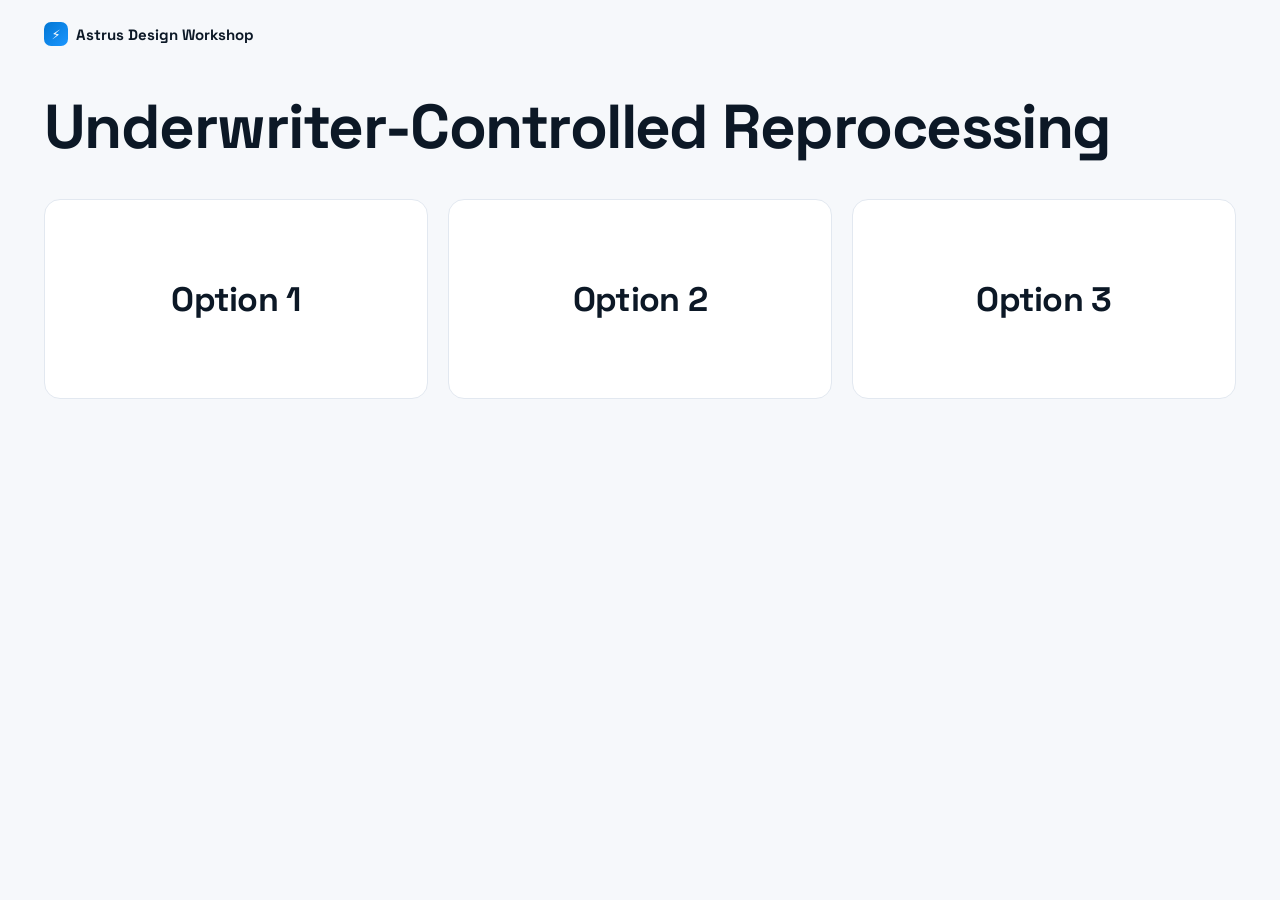
==== commit 24cdf356: "Build the full workshop flow into all three options; bare Option 1/2/3 home Homepage: strip descript" ====
--- a/index.html
+++ b/index.html
@@ -10,30 +10,24 @@
     <style>
       :root {
         --ink: #0c1826; --ink-3: #6b7c90; --paper: #f6f8fb; --line: #e2e8f0;
-        --blue: #0176d3; --blue-2: #1b96ff; --blue-dk: #014486; --green: #1f7a3f;
-        --mono: "IBM Plex Mono", ui-monospace, monospace; --disp: "Space Grotesk", system-ui, sans-serif; --body: "Inter", system-ui, sans-serif;
+        --blue: #0176d3; --blue-2: #1b96ff; --blue-dk: #014486;
+        --disp: "Space Grotesk", system-ui, sans-serif; --body: "Inter", system-ui, sans-serif;
       }
       * { box-sizing: border-box; }
       body { margin: 0; font-family: var(--body); color: var(--ink); background: var(--paper); -webkit-font-smoothing: antialiased; }
       .wrap { max-width: 1240px; margin: 0 auto; padding: 0 24px; }
       .brand { display: flex; align-items: center; gap: 8px; padding: 22px 24px; max-width: 1240px; margin: 0 auto; font-family: var(--disp); font-weight: 700; font-size: 15px; }
       .brand .bolt { width: 24px; height: 24px; border-radius: 7px; background: linear-gradient(135deg, var(--blue), var(--blue-2)); color: #fff; display: grid; place-items: center; font-size: 13px; }
-      h1 { font-family: var(--disp); font-weight: 700; font-size: clamp(30px, 5vw, 62px); line-height: 1.05; letter-spacing: -0.025em; margin: 26px 0 10px; max-width: none; }
-      .eyebrow { font-family: var(--mono); font-size: 13px; letter-spacing: 0.18em; text-transform: uppercase; color: var(--blue); margin: 0 0 14px; }
-      .lede { font-size: 16px; line-height: 1.55; color: var(--ink-3); max-width: 720px; margin: 0 0 40px; }
-      .lede strong { color: var(--ink); font-weight: 600; }
-      .grid { display: grid; grid-template-columns: repeat(auto-fill, minmax(320px, 1fr)); gap: 20px; padding-bottom: 70px; }
-      .card { border: 1px solid var(--line); border-radius: 16px; background: #fff; padding: 24px 24px 22px; display: flex; flex-direction: column; gap: 10px; transition: box-shadow 0.16s ease, border-color 0.16s ease; }
-      .card:hover { box-shadow: 0 16px 34px -22px rgba(9,30,66,0.4); border-color: #cfd9e6; }
-      .serial { font-family: var(--mono); font-size: 12px; letter-spacing: 0.1em; color: var(--ink-3); }
-      .name { font-family: var(--disp); font-weight: 700; font-size: 30px; letter-spacing: -0.02em; line-height: 1.02; }
-      .para { font-family: var(--mono); font-size: 12.5px; font-weight: 600; letter-spacing: 0.04em; text-transform: uppercase; color: var(--blue); }
-      .desc { font-size: 14px; line-height: 1.5; color: var(--ink-3); margin: 2px 0 4px; flex: 1; }
-      .btns { display: flex; gap: 10px; margin-top: 6px; flex-wrap: wrap; }
-      .btn { font-family: var(--body); font-weight: 700; font-size: 13px; border-radius: 10px; padding: 11px 16px; cursor: pointer; display: inline-flex; align-items: center; gap: 7px; text-decoration: none; transition: background 0.14s ease, gap 0.14s ease, transform 0.1s ease, border-color 0.14s; }
-      .btn-p { background: var(--blue); color: #fff; border: 1.5px solid var(--blue); box-shadow: 0 6px 16px -9px rgba(1,118,211,0.9); }
-      .btn-p:hover { background: var(--blue-dk); border-color: var(--blue-dk); gap: 11px; }
-      .btn:active { transform: translateY(1px); }
+      h1 { font-family: var(--disp); font-weight: 700; font-size: clamp(30px, 5vw, 62px); line-height: 1.05; letter-spacing: -0.025em; margin: 26px 0 40px; }
+      .grid { display: grid; grid-template-columns: repeat(auto-fill, minmax(300px, 1fr)); gap: 20px; padding-bottom: 70px; }
+      .card {
+        border: 1px solid var(--line); border-radius: 16px; background: #fff;
+        min-height: 200px; display: grid; place-items: center; text-decoration: none;
+        font-family: var(--disp); font-weight: 700; font-size: 34px; letter-spacing: -0.02em; color: var(--ink);
+        transition: box-shadow 0.16s ease, border-color 0.16s ease, transform 0.1s ease;
+      }
+      .card:hover { box-shadow: 0 16px 34px -22px rgba(9,30,66,0.4); border-color: var(--blue); color: var(--blue-dk); }
+      .card:active { transform: translateY(1px); }
       @media (prefers-reduced-motion: reduce) { * { transition: none !important; } }
     </style>
   </head>
@@ -41,35 +35,16 @@
     <div class="brand"><span class="bolt">⚡</span> Astrus Design Workshop</div>
     <div class="wrap">
       <h1>Underwriter-Controlled Reprocessing</h1>
-      <p class="eyebrow">Three Options</p>
-      <p class="lede">Three ways an underwriter drives the same job: new attachments have landed on a
-        Communication, and the underwriter decides <strong>which documents</strong> and <strong>which lines</strong>
-        to reprocess — nothing runs automatically. Every option walks the same flow
-        (<strong>Upload → Review → Lines → Reprocess</strong>), protects the bound premium, and never touches a
-        line you didn't choose. Same rules, three different surfaces.</p>
       <div class="grid" id="grid"></div>
     </div>
     <script>
-      // [serial, option label, paradigm, folder, description]
       var C = [
-        ["01", "Option 1", "Checklist", "01-checklist",
-          "A clean, linear checklist. Step through Upload → Review → Lines, tick the lines you want, then reprocess. The frontrunner — least to learn."],
-        ["02", "Option 2", "Timeline", "02-timeline",
-          "The submission's life story on a vertical rail. You act at the NOW point; each reprocess drops into the history above it as a permanent, auditable record."],
-        ["03", "Option 3", "Guided Rail", "03-guided-rail",
-          "Every step laid out on one scrolling surface, tied together by a guided rail — upload, review and line-picking all visible at once, nothing hidden behind a Next button."]
+        ["Option 1", "01-checklist"],
+        ["Option 2", "02-timeline"],
+        ["Option 3", "03-guided-rail"]
       ];
       document.getElementById("grid").innerHTML = C.map(function (c) {
-        var base = "concepts/" + c[3] + "/index.html";
-        return (
-          '<div class="card"><span class="serial">RPX-022689-' + c[0] + '</span>' +
-          '<span class="name">' + c[1] + '</span>' +
-          '<span class="para">' + c[2] + '</span>' +
-          '<p class="desc">' + c[4] + '</p>' +
-          '<div class="btns">' +
-          '<a class="btn btn-p" href="' + base + '?mode=additional">Open reprocess flow →</a>' +
-          "</div></div>"
-        );
+        return '<a class="card" href="concepts/' + c[1] + '/index.html?mode=additional">' + c[0] + "</a>";
       }).join("");
     </script>
   </body>
